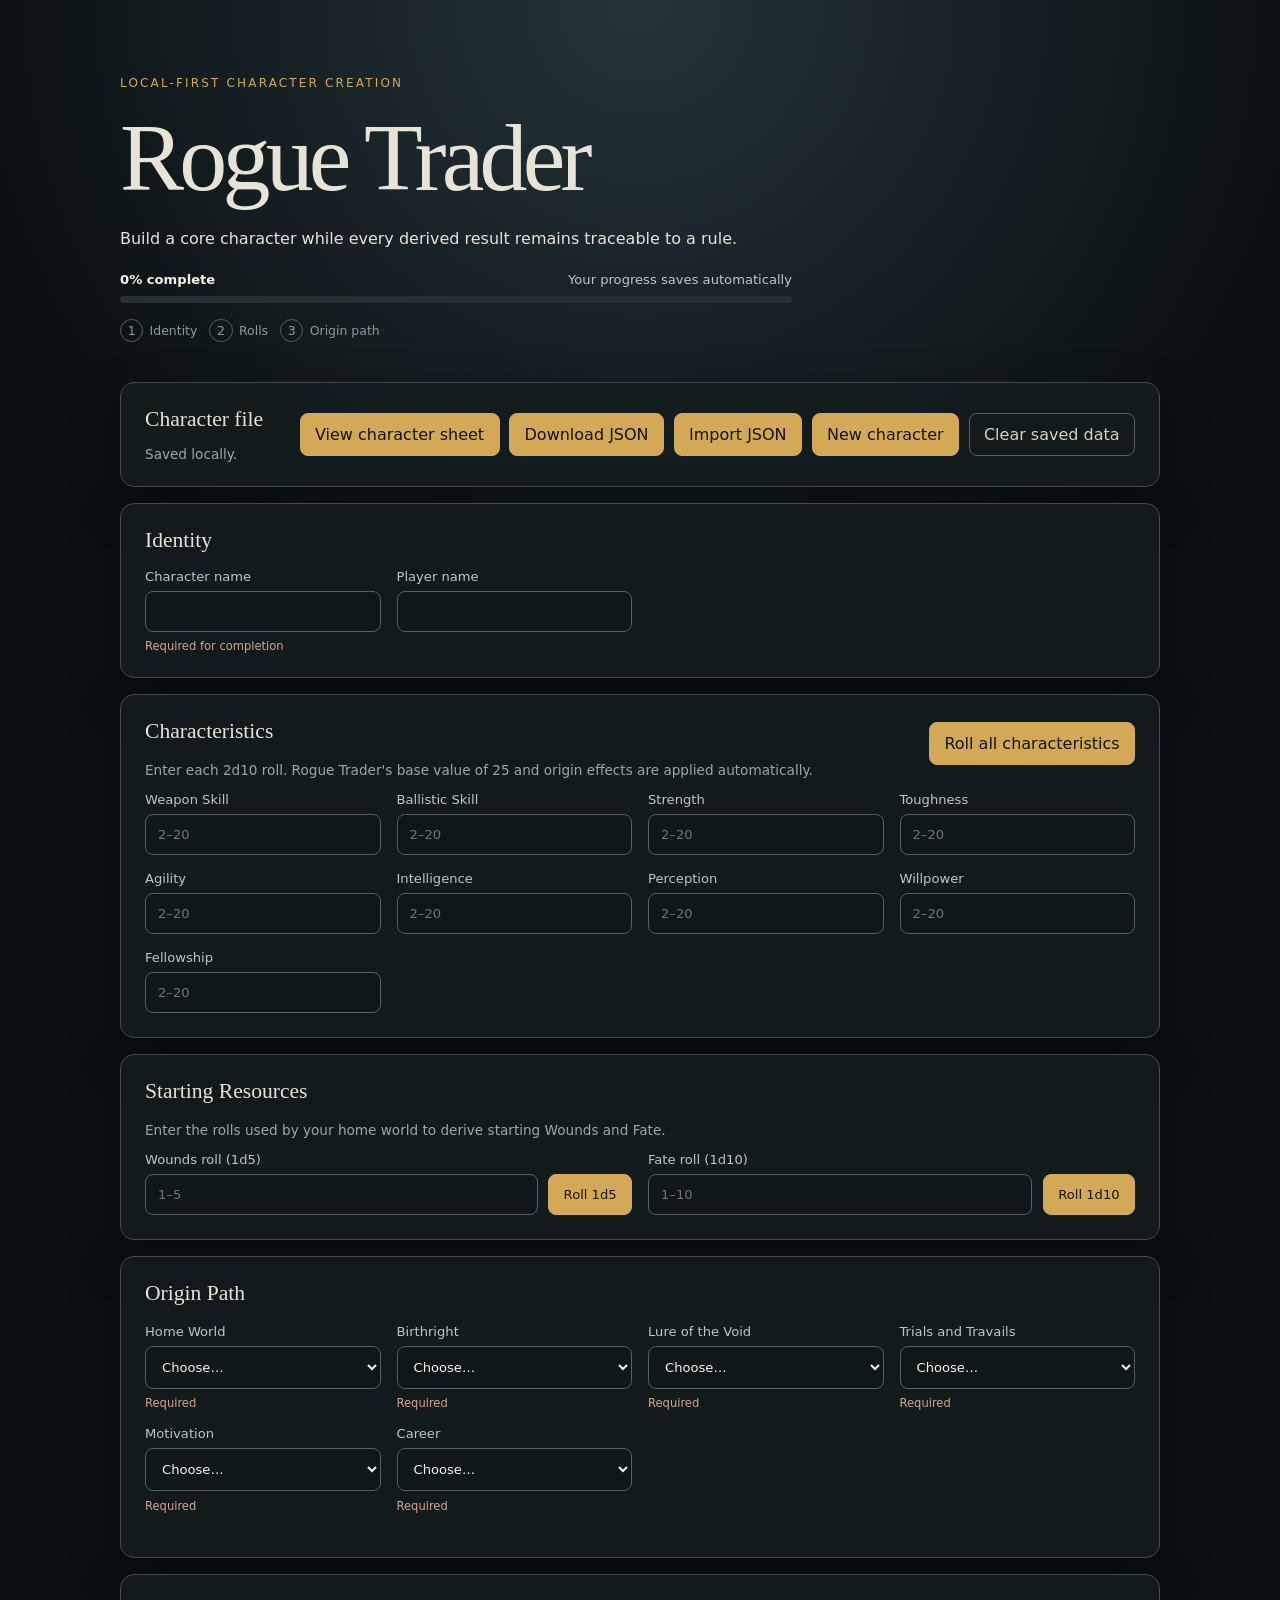
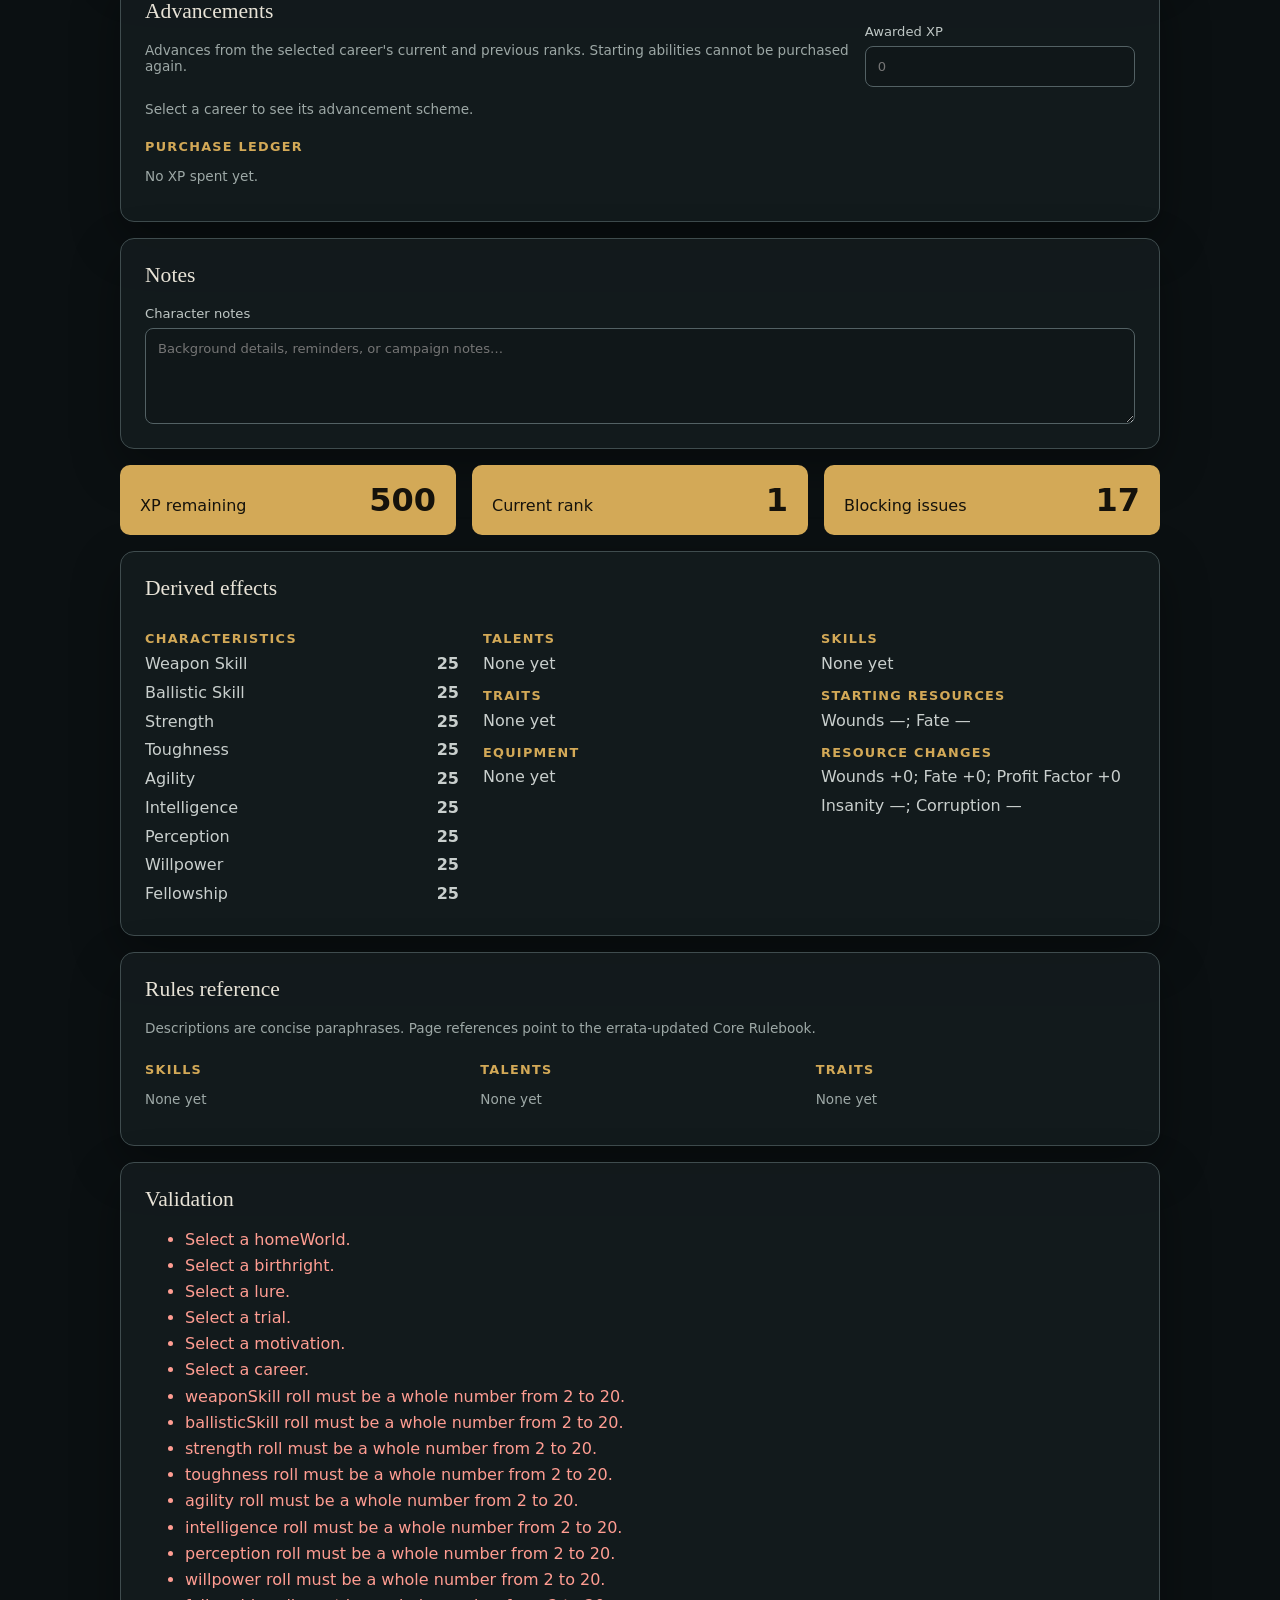
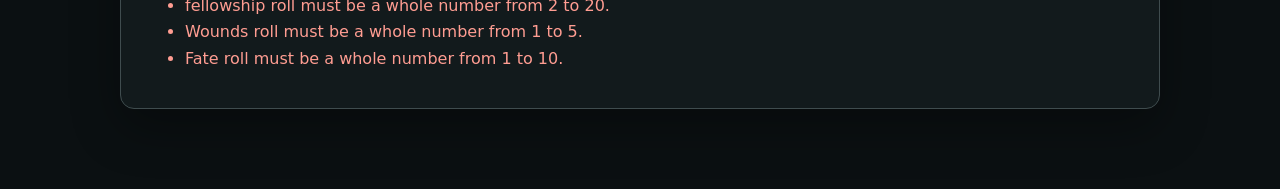
==== rogue-trader/index.html @ d7530d07 "Adding character creator" ====
<!doctype html>
<html lang="en">
  <head><meta charset="UTF-8" /><meta name="viewport" content="width=device-width, initial-scale=1.0" /><title>Rogue Trader Character Builder</title>  <script type="module" crossorigin src="./assets/index-yy4BrWfF.js"></script>
  <link rel="modulepreload" crossorigin href="./assets/vendor-Bb048-hH.js">
  <link rel="modulepreload" crossorigin href="./assets/content-DclUxNFe.js">
  <link rel="modulepreload" crossorigin href="./assets/domain-FKfzP4Pd.js">
  <link rel="modulepreload" crossorigin href="./assets/rules-engine-CR3Doadg.js">
  <link rel="stylesheet" crossorigin href="./assets/index-Li-w3vau.css">
</head>
  <body><div id="root"></div></body>
</html>
---- rogue-trader/assets/index-Li-w3vau.css ----
:root{font-family:Inter,ui-sans-serif,system-ui,sans-serif;color:#e8e3d7;background:#0b1012;font-synthesis:none}*{box-sizing:border-box}body{margin:0;background:radial-gradient(circle at top,#24343a 0,#0b1012 42rem);min-height:100vh}main{width:min(1040px,calc(100% - 2rem));margin:auto;padding:4rem 0}header{max-width:42rem;margin-bottom:2.5rem}h1{margin:.15rem 0;font-family:Georgia,serif;font-size:clamp(3rem,10vw,6rem);font-weight:500;letter-spacing:-.05em}h2{margin-top:0;font:500 1.35rem Georgia,serif}.eyebrow{color:#d3a957;text-transform:uppercase;letter-spacing:.18em;font-size:.75rem}.hint{color:#9da8a6;font-size:.85rem}.panel{padding:1.5rem;margin:1rem 0;border:1px solid #3f4c4e;border-radius:14px;background:#131b1de6;box-shadow:0 18px 50px #0005}.identity,.stat-grid,.path-grid{display:grid;gap:1rem;grid-template-columns:repeat(auto-fit,minmax(190px,1fr))}.identity{align-items:start}.identity h2{grid-column:1 / -1;margin-bottom:0}.identity label{align-content:start}.resource-roll-field{display:grid;gap:.45rem;color:#bfc7c5;font-size:.82rem}.resource-roll-control{display:grid;grid-template-columns:minmax(0,1fr) auto;gap:.65rem}.resource-roll-control button{white-space:nowrap}label{display:grid;gap:.45rem;color:#bfc7c5;font-size:.82rem}input,select,textarea{width:100%;border:1px solid #536164;border-radius:8px;padding:.75rem;color:#f6f2e8;background:#101719;font:inherit}textarea{resize:vertical;min-height:6rem}button{border:1px solid #d3a957;border-radius:8px;padding:.7rem .9rem;color:#15120b;background:#d3a957;font:inherit;cursor:pointer}button:hover{filter:brightness(1.08)}button:disabled{cursor:not-allowed;filter:none;opacity:.45}button.quiet{color:#d8d1c1;background:transparent;border-color:#536164}.persistence{display:flex;align-items:center;justify-content:space-between;gap:1rem}.persistence h2,.persistence p{margin-bottom:0}.actions{display:flex;flex-wrap:wrap;justify-content:flex-end;gap:.6rem}.file-input{position:absolute;width:1px;height:1px;overflow:hidden;opacity:0;pointer-events:none}input:focus,select:focus,textarea:focus{outline:2px solid #d3a957;outline-offset:1px}.workflow{margin-top:1.5rem}.progress-copy{display:flex;justify-content:space-between;gap:1rem;color:#bfc7c5;font-size:.82rem}.progress-copy strong{color:#f6f2e8}.progress-track{height:.45rem;margin:.55rem 0 1rem;overflow:hidden;border-radius:1rem;background:#253033}.progress-track span{display:block;height:100%;border-radius:inherit;background:#d3a957;transition:width .2s ease}.workflow ol{display:flex;gap:.75rem;padding:0;margin:0;list-style:none}.workflow li{display:flex;align-items:center;gap:.4rem;margin:0;color:#8f9b99;font-size:.78rem}.workflow li span{display:grid;place-items:center;width:1.45rem;height:1.45rem;border:1px solid #536164;border-radius:50%}.workflow li.complete{color:#b9dec7}.workflow li.complete span{border-color:#74a987;background:#244333}.field-state{color:#d6a58e;font-size:.72rem}.field-state.complete{color:#8ec9a4}fieldset{margin-top:1rem;border:1px solid #394548;border-radius:10px;padding:1rem}legend{padding:0 .4rem;color:#d3a957;font:500 .95rem Georgia,serif}legend span{margin-left:.35rem;color:#9da8a6;font:.72rem Inter,sans-serif}.group-complete{border-color:#527761}.option-grid{display:flex;flex-wrap:wrap;gap:.75rem}.option{display:flex;grid-template-columns:auto 1fr;align-items:center;padding:.65rem .8rem;border-radius:8px;background:#0e1517}.option.selected{box-shadow:inset 0 0 0 1px #d3a957;background:#211d14}.option input{width:auto}.option-cost{margin-left:.35rem;color:#d3a957;font-size:.68rem;white-space:nowrap}.option-detail{flex:1 1 100%;max-width:28rem;padding:.8rem;border-left:2px solid #d3a957;background:#151a19}.option-search{max-width:28rem;margin-bottom:.9rem}.option-scroll{max-height:19rem;overflow:auto;padding:.2rem;scrollbar-color:#536164 #101719}.empty-options{color:#9da8a6}.choice-details{display:grid;grid-template-columns:repeat(auto-fit,minmax(250px,1fr));gap:.8rem;margin-top:1.25rem}.choice-details article{padding:1rem;border:1px solid #394548;border-radius:10px;background:#0e1517}.choice-details h3{margin:.15rem 0 .6rem;color:#f6f2e8;font:500 1rem Georgia,serif}.choice-details p{margin:.4rem 0;color:#bfc7c5;font-size:.82rem;line-height:1.45}.choice-details .detail-kind{color:#d3a957;font-size:.68rem;letter-spacing:.1em;text-transform:uppercase}.choice-details .mechanical{color:#d9e1df}.choice-details .source{color:#8f9b99;font-size:.72rem}.summary{display:grid;grid-template-columns:repeat(3,1fr);gap:1rem;margin:1rem 0}.summary div{display:flex;align-items:baseline;justify-content:space-between;padding:1rem 1.25rem;background:#d3a957;color:#15120b;border-radius:10px}.summary strong{font-size:2rem}.section-heading,.advance-offers-heading{display:flex;align-items:end;justify-content:space-between;gap:1rem}.section-heading label,.advance-offers-heading label{width:min(18rem,100%)}.advance-filters{display:flex;align-items:end;gap:.65rem}.advance-filters label{width:min(15rem,100%)}.characteristics-heading{align-items:start}.characteristics-heading button{flex:0 0 auto;margin-top:.15rem}.advancement-panel h3{margin:1.4rem 0 .7rem;color:#d3a957;font-size:.8rem;letter-spacing:.1em;text-transform:uppercase}.advance-grid{display:grid;grid-template-columns:repeat(auto-fit,minmax(210px,1fr));gap:.7rem}.advance-grid article,.advance-list article{display:flex;align-items:center;justify-content:space-between;gap:.75rem;padding:.8rem;border:1px solid #394548;border-radius:9px;background:#0e1517}.advance-list article.locked{border-style:dashed;background:#101416;opacity:.72}.advance-grid article div,.advance-list article div{display:grid;gap:.2rem}.advance-grid span,.advance-list small{color:#8f9b99;font-size:.7rem}.advance-grid button,.advance-list button{flex:0 0 auto;padding:.5rem .65rem;font-size:.75rem}.advance-list{display:grid;grid-template-columns:repeat(auto-fit,minmax(270px,1fr));gap:.55rem;max-height:25rem;overflow:auto;padding:.15rem}.advance-kind{color:#d3a957;font-size:.62rem;letter-spacing:.1em;text-transform:uppercase}.advance-list small.unmet{color:#e9a08f}.advance-list small.met{color:#8ec9a4}.purchase-ledger{display:grid;gap:.45rem}.purchase-ledger>div{display:grid;grid-template-columns:1fr auto auto;align-items:center;gap:1rem;padding:.6rem .75rem;border-bottom:1px solid #303b3d;color:#c9cfcd;text-transform:capitalize}.purchase-ledger button{padding:.4rem .6rem;font-size:.72rem}.derived-grid{display:grid;grid-template-columns:repeat(auto-fit,minmax(220px,1fr));gap:1.5rem}.derived-grid h3{margin:.75rem 0 .35rem;color:#d3a957;font-size:.8rem;text-transform:uppercase;letter-spacing:.1em}.derived-grid p{margin:.3rem 0;color:#c9cfcd;line-height:1.5}.derived-grid div:first-child p{display:flex;justify-content:space-between;text-transform:capitalize}.reference-groups{display:grid;grid-template-columns:repeat(auto-fit,minmax(240px,1fr));gap:1rem}.reference-groups>div>h3{color:#d3a957;font-size:.8rem;letter-spacing:.1em;text-transform:uppercase}.rule-reference{margin:.55rem 0;border:1px solid #394548;border-radius:8px;background:#0e1517}.rule-reference summary{padding:.7rem .8rem;color:#e8e3d7;cursor:pointer;font-size:.82rem}.rule-reference p{margin:0;padding:0 .8rem .7rem;color:#bfc7c5;font-size:.78rem;line-height:1.45}.rule-reference .mechanical{color:#d9e1df}.rule-reference .prerequisite{color:#f4cd7c}.rule-reference .source{color:#8f9b99;font-size:.7rem}li{margin:.45rem 0}.error{color:#ff9d92}.warning{color:#f4cd7c}.success{color:#9ed6b4}.character-sheet{width:min(1120px,calc(100% - 2rem))}.sheet-toolbar{display:flex;justify-content:flex-end;gap:.65rem;margin-bottom:1rem}.sheet-header{display:flex;align-items:end;justify-content:space-between;max-width:none;padding:2rem;margin:0 0 1rem;border:1px solid #746541;border-radius:14px;background:linear-gradient(135deg,#1c2729,#111719)}.sheet-header h1{font-size:clamp(2.5rem,8vw,5rem)}.sheet-header p{margin:.35rem 0 0;color:#bfc7c5}.sheet-rank{display:grid;min-width:8rem;text-align:center}.sheet-rank span,.sheet-rank small{color:#aeb8b6;text-transform:uppercase;letter-spacing:.12em;font-size:.65rem}.sheet-rank strong{color:#d3a957;font:500 4rem Georgia,serif;line-height:1}.sheet-section{padding:1.25rem;margin:.75rem 0;border:1px solid #3f4c4e;border-radius:12px;background:#131b1df0;break-inside:avoid}.sheet-section h2{padding-bottom:.45rem;margin-bottom:.8rem;border-bottom:1px solid #3f4c4e;color:#d3a957}.sheet-origin dl{display:grid;grid-template-columns:repeat(3,1fr);gap:.8rem;margin:0}.sheet-origin dl div{display:grid;gap:.2rem}.sheet-origin dt,.sheet-resources span,.sheet-characteristics div>span:first-child{color:#99a4a2;font-size:.68rem;letter-spacing:.08em;text-transform:uppercase}.sheet-origin dd{margin:0;color:#f0ece2}.sheet-characteristics{display:grid;grid-template-columns:repeat(9,1fr);gap:.5rem}.sheet-characteristics div{display:grid;place-items:center;gap:.3rem;min-height:5.2rem;padding:.5rem;border:1px solid #465255;border-radius:8px;text-align:center}.sheet-characteristics strong,.sheet-resources strong{font:500 2rem Georgia,serif}.characteristic-bonus{color:#67c6ca;font:inherit;letter-spacing:inherit;text-transform:none;text-shadow:0 0 12px #67c6ca55}.sheet-resources{display:grid;grid-template-columns:repeat(4,1fr);gap:1rem}.sheet-resources h2{grid-column:1 / -1}.sheet-resources div{display:grid;gap:.25rem}.sheet-columns{display:grid;grid-template-columns:repeat(3,1fr);gap:.75rem;align-items:start}.sheet-columns.two-columns{grid-template-columns:repeat(2,1fr)}.sheet-caption{margin:-.25rem 0 .8rem;color:#99a4a2;font-size:.76rem}.skill-table-wrap{overflow-x:auto}.sheet-skills{break-inside:auto}.sheet-skills table{width:100%;border-collapse:collapse;font-size:.78rem}.sheet-skills th,.sheet-skills td{padding:.48rem .55rem;border-bottom:1px solid #303b3d;text-align:left}.sheet-skills th{color:#99a4a2;font-size:.64rem;letter-spacing:.08em;text-transform:uppercase}.sheet-skills th:last-child,.sheet-skills td:last-child{text-align:right}.sheet-skills tr.trained{background:#20251e}.sheet-skills td small{color:#d3a957;font-size:.62rem;text-transform:uppercase}.skill-groups{margin-top:1rem}.skill-groups>h3{margin:0 0 .55rem;color:#d3a957;font-size:.72rem;letter-spacing:.1em;text-transform:uppercase}.skill-group{margin:.45rem 0;border:1px solid #3f4c4e;border-radius:8px;background:#101719}.skill-group summary{display:flex;align-items:center;justify-content:space-between;gap:1rem;padding:.65rem .75rem;cursor:pointer}.skill-group summary span{font-weight:600}.skill-group summary small{color:#99a4a2;font-size:.68rem}.skill-group[open] summary{border-bottom:1px solid #3f4c4e;color:#d3a957}.skill-group .skill-table-wrap{padding:0 .45rem .35rem}.sheet-abilities{display:grid;gap:.55rem;padding:0;margin:0;list-style:none}.sheet-abilities li{display:grid;gap:.2rem;padding-bottom:.55rem;margin:0;border-bottom:1px solid #303b3d}.sheet-abilities span{color:#aeb8b6;font-size:.72rem;line-height:1.4}.sheet-notes{white-space:pre-wrap}.sheet-validation.has-errors{border-color:#a65c54}.character-sheet footer{padding:1rem 0;color:#7f8b89;font-size:.68rem;text-align:center}.power-summary{display:flex;align-items:baseline;gap:.65rem;margin:1rem 0;color:var(--muted)}.power-summary strong{color:var(--gold);font-size:1.5rem}.power-grid{display:grid;grid-template-columns:repeat(auto-fit,minmax(280px,1fr));gap:.75rem}.power-option,.power-card{border:1px solid var(--line);border-radius:10px;background:#ffffff05;padding:.85rem}.power-option{display:flex;align-items:flex-start;gap:.7rem;cursor:pointer}.power-option.selected,.power-card.selected{border-color:var(--gold);background:#d5ae5912}.power-option.disabled{opacity:.58;cursor:not-allowed}.power-option span{display:grid;gap:.3rem}.power-option small,.power-card small{color:var(--muted);text-transform:capitalize}.power-option em{color:var(--text);font-style:normal;font-size:.9rem;line-height:1.4}.power-card>div:first-child{display:flex;justify-content:space-between;gap:1rem}.power-card p{color:var(--muted);font-size:.9rem;line-height:1.45;min-height:4em}.power-controls{display:grid;grid-template-columns:auto 1fr auto;align-items:center;gap:.5rem;text-align:center}.power-controls button{min-width:2.5rem}.discipline-picker{display:grid;grid-template-columns:repeat(3,minmax(0,1fr));gap:.75rem;margin:1rem 0}.discipline-picker h3{grid-column:1 / -1;margin-bottom:0}.technique-slots{display:grid;gap:.75rem}.technique-slot{display:grid;grid-template-columns:minmax(220px,.75fr) minmax(300px,1.25fr);gap:1rem;align-items:start;border:1px solid var(--line);border-radius:10px;padding:.9rem;background:#ffffff05}.technique-detail{display:grid;gap:.25rem}.technique-detail small{color:var(--muted)}.technique-detail p{margin:.25rem 0;color:var(--text);line-height:1.45}.mutation-panel{margin-top:1.5rem}.mutation-event{margin-top:.75rem;border:1px solid var(--line);border-radius:10px;padding:.9rem;background:#ffffff05}.mutation-event-heading,.mutation-roll,.mutation-result{display:flex;align-items:end;flex-wrap:wrap;gap:.75rem}.mutation-event-heading{align-items:baseline;justify-content:space-between}.mutation-event-heading span,.mutation-description p{color:var(--muted)}.mutation-roll label,.mutation-result>label{max-width:220px}.mutation-roll input,.mutation-result input{min-width:0}.mutation-description{flex:1 1 320px;border-left:2px solid var(--gold);padding-left:.8rem}.mutation-description p{margin:.25rem 0 .6rem;line-height:1.45}.sheet-powers>div+div{margin-top:1.25rem}.sheet-powers .sheet-abilities small{display:block;color:var(--muted);margin-top:.2rem;text-transform:capitalize}@media(max-width:700px){main{padding-top:2rem}.summary{grid-template-columns:1fr}.persistence,.section-heading,.advance-offers-heading,.advance-filters{align-items:stretch;flex-direction:column}.actions{justify-content:flex-start}.purchase-ledger>div{grid-template-columns:1fr auto}.purchase-ledger button{grid-column:1 / -1}.discipline-picker,.technique-slot{grid-template-columns:1fr}}@media(max-width:800px){.sheet-header{align-items:start;flex-direction:column}.sheet-rank{margin-top:1rem;text-align:left}.sheet-origin dl,.sheet-columns,.sheet-columns.two-columns{grid-template-columns:1fr}.sheet-characteristics{grid-template-columns:repeat(3,1fr)}.sheet-resources{grid-template-columns:repeat(2,1fr)}}@media print{@page{size:A4 portrait;margin:11mm}:root{color:#111;background:#fff}body{background:#fff}.no-print{display:none!important}.character-sheet{width:100%;padding:0;color:#111}.sheet-header{padding:0 0 5mm;border:0;border-bottom:2px solid #111;border-radius:0;background:none}.sheet-header h1{color:#111;font-size:28pt}.sheet-header p,.sheet-rank span,.sheet-rank small{color:#444}.sheet-rank strong{color:#111}.sheet-section{padding:3mm;margin:3mm 0;border:1px solid #999;border-radius:0;background:#fff;box-shadow:none}.sheet-section h2{color:#111;border-color:#aaa;font-size:12pt}.sheet-origin dt,.sheet-resources span,.sheet-characteristics div>span:first-child,.sheet-abilities span{color:#444}.sheet-origin dd{color:#111}.sheet-characteristics{gap:2mm}.sheet-characteristics div{min-height:15mm;padding:2mm;border-color:#999}.sheet-characteristics strong,.sheet-resources strong{font-size:18pt}.characteristic-bonus{color:#12666a;text-shadow:none}.sheet-columns{gap:3mm}.sheet-skills table{font-size:7.5pt}.sheet-skills thead{display:table-header-group}.sheet-skills tr{break-inside:avoid}.sheet-skills th,.sheet-skills td{padding:1.2mm 1.5mm;border-color:#ccc}.sheet-skills tr.trained{background:#eee}.skill-group{border-color:#999;background:#fff;break-inside:auto}.skill-group summary{padding:2mm;border-bottom:1px solid #999;color:#111}.skill-group>.skill-table-wrap{display:block!important}.sheet-abilities li{border-color:#ccc}.sheet-validation .error{color:#7b1710}.sheet-validation .warning{color:#6b4d00}.character-sheet footer{color:#555}}
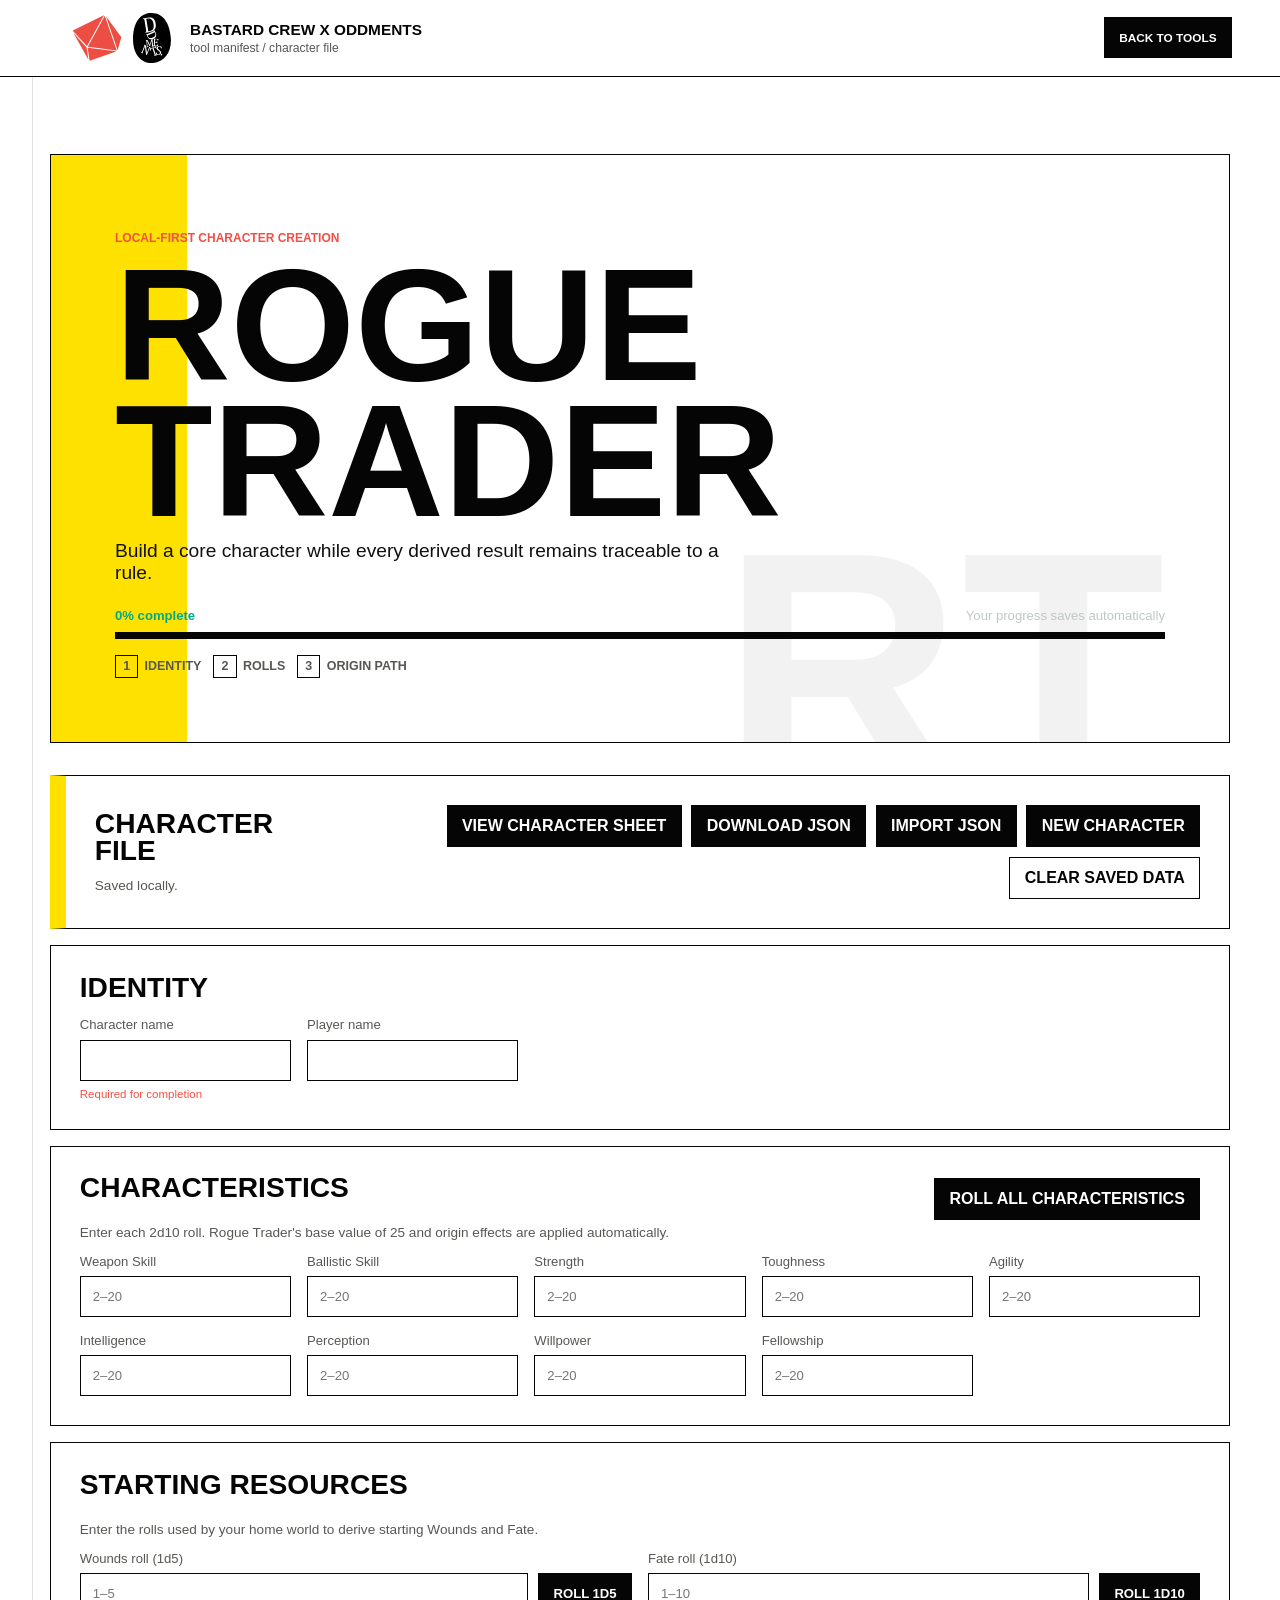
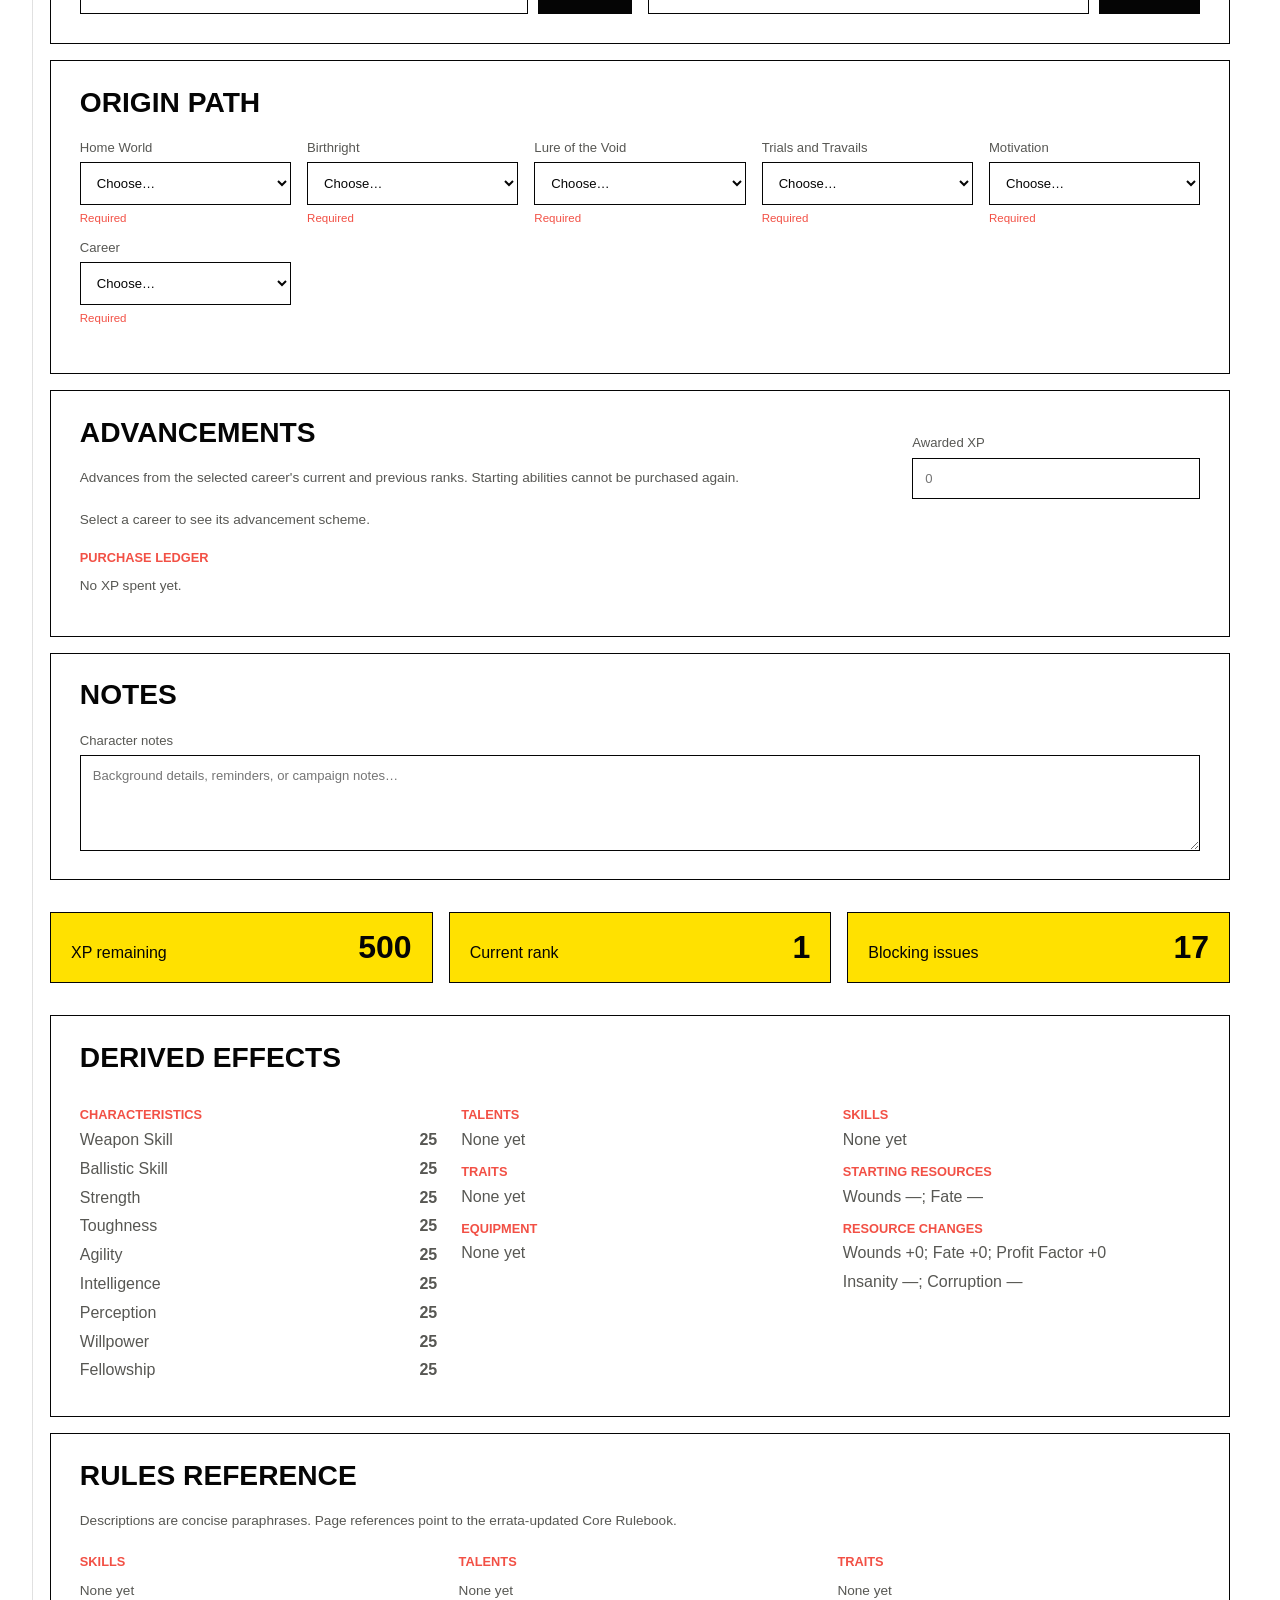
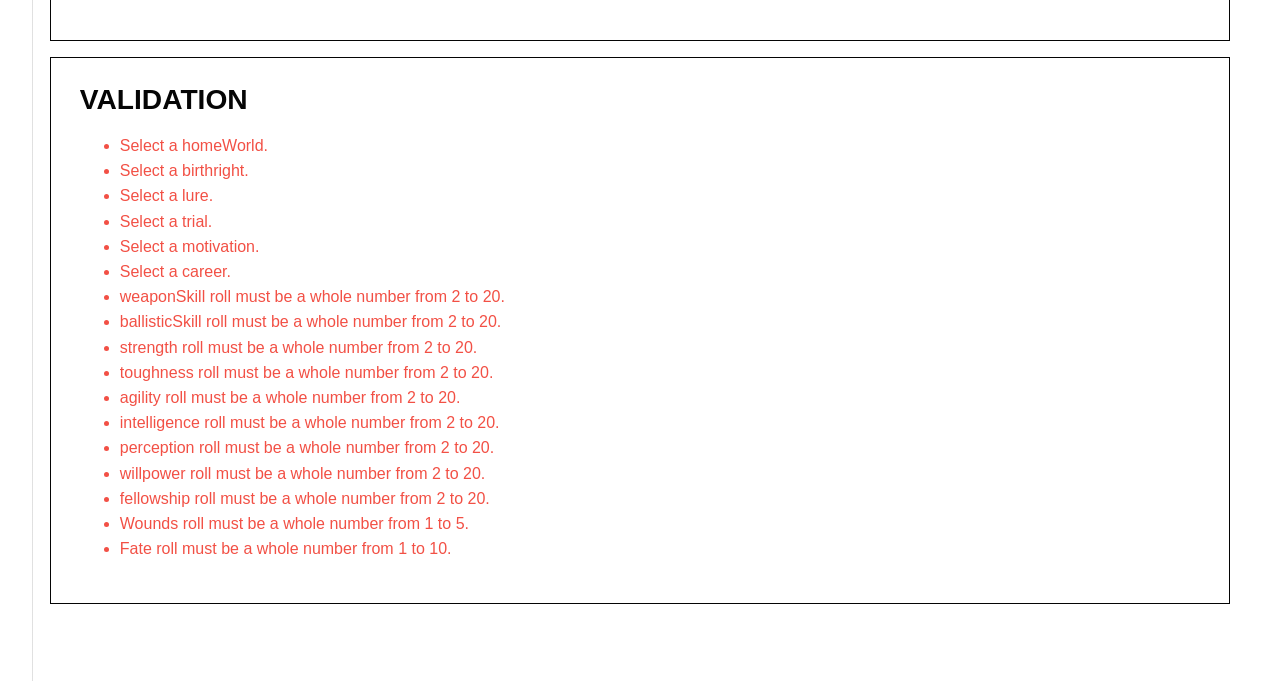
==== commit 1e600501: "Amend styling" ====
--- a/rogue-trader/index.html
+++ b/rogue-trader/index.html
@@ -1,11 +1,11 @@
 <!doctype html>
 <html lang="en">
-  <head><meta charset="UTF-8" /><meta name="viewport" content="width=device-width, initial-scale=1.0" /><title>Rogue Trader Character Builder</title>  <script type="module" crossorigin src="./assets/index-yy4BrWfF.js"></script>
+  <head><meta charset="UTF-8" /><meta name="viewport" content="width=device-width, initial-scale=1.0" /><title>Rogue Trader Character Builder</title>  <script type="module" crossorigin src="./assets/index-Ct2bTf9Z.js"></script>
   <link rel="modulepreload" crossorigin href="./assets/vendor-Bb048-hH.js">
   <link rel="modulepreload" crossorigin href="./assets/content-DclUxNFe.js">
   <link rel="modulepreload" crossorigin href="./assets/domain-FKfzP4Pd.js">
   <link rel="modulepreload" crossorigin href="./assets/rules-engine-CR3Doadg.js">
-  <link rel="stylesheet" crossorigin href="./assets/index-Li-w3vau.css">
+  <link rel="stylesheet" crossorigin href="./assets/index-5uzAuMgB.css">
 </head>
   <body><div id="root"></div></body>
 </html>
--- a/rogue-trader/assets/index-5uzAuMgB.css
+++ b/rogue-trader/assets/index-5uzAuMgB.css
@@ -0,0 +1 @@
+:root{font-family:Inter,ui-sans-serif,system-ui,sans-serif;color:#e8e3d7;background:#0b1012;font-synthesis:none}*{box-sizing:border-box}body{margin:0;background:radial-gradient(circle at top,#24343a 0,#0b1012 42rem);min-height:100vh}main{width:min(1040px,calc(100% - 2rem));margin:auto;padding:4rem 0}header{max-width:42rem;margin-bottom:2.5rem}h1{margin:.15rem 0;font-family:Georgia,serif;font-size:clamp(3rem,10vw,6rem);font-weight:500;letter-spacing:-.05em}h2{margin-top:0;font:500 1.35rem Georgia,serif}.eyebrow{color:#d3a957;text-transform:uppercase;letter-spacing:.18em;font-size:.75rem}.hint{color:#9da8a6;font-size:.85rem}.panel{padding:1.5rem;margin:1rem 0;border:1px solid #3f4c4e;border-radius:14px;background:#131b1de6;box-shadow:0 18px 50px #0005}.identity,.stat-grid,.path-grid{display:grid;gap:1rem;grid-template-columns:repeat(auto-fit,minmax(190px,1fr))}.identity{align-items:start}.identity h2{grid-column:1 / -1;margin-bottom:0}.identity label{align-content:start}.resource-roll-field{display:grid;gap:.45rem;color:#bfc7c5;font-size:.82rem}.resource-roll-control{display:grid;grid-template-columns:minmax(0,1fr) auto;gap:.65rem}.resource-roll-control button{white-space:nowrap}label{display:grid;gap:.45rem;color:#bfc7c5;font-size:.82rem}input,select,textarea{width:100%;border:1px solid #536164;border-radius:8px;padding:.75rem;color:#f6f2e8;background:#101719;font:inherit}textarea{resize:vertical;min-height:6rem}button{border:1px solid #d3a957;border-radius:8px;padding:.7rem .9rem;color:#15120b;background:#d3a957;font:inherit;cursor:pointer}button:hover{filter:brightness(1.08)}button:disabled{cursor:not-allowed;filter:none;opacity:.45}button.quiet{color:#d8d1c1;background:transparent;border-color:#536164}.persistence{display:flex;align-items:center;justify-content:space-between;gap:1rem}.persistence h2,.persistence p{margin-bottom:0}.actions{display:flex;flex-wrap:wrap;justify-content:flex-end;gap:.6rem}.file-input{position:absolute;width:1px;height:1px;overflow:hidden;opacity:0;pointer-events:none}input:focus,select:focus,textarea:focus{outline:2px solid #d3a957;outline-offset:1px}.workflow{margin-top:1.5rem}.progress-copy{display:flex;justify-content:space-between;gap:1rem;color:#bfc7c5;font-size:.82rem}.progress-copy strong{color:#f6f2e8}.progress-track{height:.45rem;margin:.55rem 0 1rem;overflow:hidden;border-radius:1rem;background:#253033}.progress-track span{display:block;height:100%;border-radius:inherit;background:#d3a957;transition:width .2s ease}.workflow ol{display:flex;gap:.75rem;padding:0;margin:0;list-style:none}.workflow li{display:flex;align-items:center;gap:.4rem;margin:0;color:#8f9b99;font-size:.78rem}.workflow li span{display:grid;place-items:center;width:1.45rem;height:1.45rem;border:1px solid #536164;border-radius:50%}.workflow li.complete{color:#b9dec7}.workflow li.complete span{border-color:#74a987;background:#244333}.field-state{color:#d6a58e;font-size:.72rem}.field-state.complete{color:#8ec9a4}fieldset{margin-top:1rem;border:1px solid #394548;border-radius:10px;padding:1rem}legend{padding:0 .4rem;color:#d3a957;font:500 .95rem Georgia,serif}legend span{margin-left:.35rem;color:#9da8a6;font:.72rem Inter,sans-serif}.group-complete{border-color:#527761}.option-grid{display:flex;flex-wrap:wrap;gap:.75rem}.option{display:flex;grid-template-columns:auto 1fr;align-items:center;padding:.65rem .8rem;border-radius:8px;background:#0e1517}.option.selected{box-shadow:inset 0 0 0 1px #d3a957;background:#211d14}.option input{width:auto}.option-cost{margin-left:.35rem;color:#d3a957;font-size:.68rem;white-space:nowrap}.option-detail{flex:1 1 100%;max-width:28rem;padding:.8rem;border-left:2px solid #d3a957;background:#151a19}.option-search{max-width:28rem;margin-bottom:.9rem}.option-scroll{max-height:19rem;overflow:auto;padding:.2rem;scrollbar-color:#536164 #101719}.empty-options{color:#9da8a6}.choice-details{display:grid;grid-template-columns:repeat(auto-fit,minmax(250px,1fr));gap:.8rem;margin-top:1.25rem}.choice-details article{padding:1rem;border:1px solid #394548;border-radius:10px;background:#0e1517}.choice-details h3{margin:.15rem 0 .6rem;color:#f6f2e8;font:500 1rem Georgia,serif}.choice-details p{margin:.4rem 0;color:#bfc7c5;font-size:.82rem;line-height:1.45}.choice-details .detail-kind{color:#d3a957;font-size:.68rem;letter-spacing:.1em;text-transform:uppercase}.choice-details .mechanical{color:#d9e1df}.choice-details .source{color:#8f9b99;font-size:.72rem}.summary{display:grid;grid-template-columns:repeat(3,1fr);gap:1rem;margin:1rem 0}.summary div{display:flex;align-items:baseline;justify-content:space-between;padding:1rem 1.25rem;background:#d3a957;color:#15120b;border-radius:10px}.summary strong{font-size:2rem}.section-heading,.advance-offers-heading{display:flex;align-items:end;justify-content:space-between;gap:1rem}.section-heading label,.advance-offers-heading label{width:min(18rem,100%)}.advance-filters{display:flex;align-items:end;gap:.65rem}.advance-filters label{width:min(15rem,100%)}.characteristics-heading{align-items:start}.characteristics-heading button{flex:0 0 auto;margin-top:.15rem}.advancement-panel h3{margin:1.4rem 0 .7rem;color:#d3a957;font-size:.8rem;letter-spacing:.1em;text-transform:uppercase}.advance-grid{display:grid;grid-template-columns:repeat(auto-fit,minmax(210px,1fr));gap:.7rem}.advance-grid article,.advance-list article{display:flex;align-items:center;justify-content:space-between;gap:.75rem;padding:.8rem;border:1px solid #394548;border-radius:9px;background:#0e1517}.advance-list article.locked{border-style:dashed;background:#101416;opacity:.72}.advance-grid article div,.advance-list article div{display:grid;gap:.2rem}.advance-grid span,.advance-list small{color:#8f9b99;font-size:.7rem}.advance-grid button,.advance-list button{flex:0 0 auto;padding:.5rem .65rem;font-size:.75rem}.advance-list{display:grid;grid-template-columns:repeat(auto-fit,minmax(270px,1fr));gap:.55rem;max-height:25rem;overflow:auto;padding:.15rem}.advance-kind{color:#d3a957;font-size:.62rem;letter-spacing:.1em;text-transform:uppercase}.advance-list small.unmet{color:#e9a08f}.advance-list small.met{color:#8ec9a4}.purchase-ledger{display:grid;gap:.45rem}.purchase-ledger>div{display:grid;grid-template-columns:1fr auto auto;align-items:center;gap:1rem;padding:.6rem .75rem;border-bottom:1px solid #303b3d;color:#c9cfcd;text-transform:capitalize}.purchase-ledger button{padding:.4rem .6rem;font-size:.72rem}.derived-grid{display:grid;grid-template-columns:repeat(auto-fit,minmax(220px,1fr));gap:1.5rem}.derived-grid h3{margin:.75rem 0 .35rem;color:#d3a957;font-size:.8rem;text-transform:uppercase;letter-spacing:.1em}.derived-grid p{margin:.3rem 0;color:#c9cfcd;line-height:1.5}.derived-grid div:first-child p{display:flex;justify-content:space-between;text-transform:capitalize}.reference-groups{display:grid;grid-template-columns:repeat(auto-fit,minmax(240px,1fr));gap:1rem}.reference-groups>div>h3{color:#d3a957;font-size:.8rem;letter-spacing:.1em;text-transform:uppercase}.rule-reference{margin:.55rem 0;border:1px solid #394548;border-radius:8px;background:#0e1517}.rule-reference summary{padding:.7rem .8rem;color:#e8e3d7;cursor:pointer;font-size:.82rem}.rule-reference p{margin:0;padding:0 .8rem .7rem;color:#bfc7c5;font-size:.78rem;line-height:1.45}.rule-reference .mechanical{color:#d9e1df}.rule-reference .prerequisite{color:#f4cd7c}.rule-reference .source{color:#8f9b99;font-size:.7rem}li{margin:.45rem 0}.error{color:#ff9d92}.warning{color:#f4cd7c}.success{color:#9ed6b4}.character-sheet{width:min(1120px,calc(100% - 2rem))}.sheet-toolbar{display:flex;justify-content:flex-end;gap:.65rem;margin-bottom:1rem}.sheet-header{display:flex;align-items:end;justify-content:space-between;max-width:none;padding:2rem;margin:0 0 1rem;border:1px solid #746541;border-radius:14px;background:linear-gradient(135deg,#1c2729,#111719)}.sheet-header h1{font-size:clamp(2.5rem,8vw,5rem)}.sheet-header p{margin:.35rem 0 0;color:#bfc7c5}.sheet-rank{display:grid;min-width:8rem;text-align:center}.sheet-rank span,.sheet-rank small{color:#aeb8b6;text-transform:uppercase;letter-spacing:.12em;font-size:.65rem}.sheet-rank strong{color:#d3a957;font:500 4rem Georgia,serif;line-height:1}.sheet-section{padding:1.25rem;margin:.75rem 0;border:1px solid #3f4c4e;border-radius:12px;background:#131b1df0;break-inside:avoid}.sheet-section h2{padding-bottom:.45rem;margin-bottom:.8rem;border-bottom:1px solid #3f4c4e;color:#d3a957}.sheet-origin dl{display:grid;grid-template-columns:repeat(3,1fr);gap:.8rem;margin:0}.sheet-origin dl div{display:grid;gap:.2rem}.sheet-origin dt,.sheet-resources span,.sheet-characteristics div>span:first-child{color:#99a4a2;font-size:.68rem;letter-spacing:.08em;text-transform:uppercase}.sheet-origin dd{margin:0;color:#f0ece2}.sheet-characteristics{display:grid;grid-template-columns:repeat(9,1fr);gap:.5rem}.sheet-characteristics div{display:grid;place-items:center;gap:.3rem;min-height:5.2rem;padding:.5rem;border:1px solid #465255;border-radius:8px;text-align:center}.sheet-characteristics strong,.sheet-resources strong{font:500 2rem Georgia,serif}.characteristic-bonus{color:#67c6ca;font:inherit;letter-spacing:inherit;text-transform:none;text-shadow:0 0 12px #67c6ca55}.sheet-resources{display:grid;grid-template-columns:repeat(4,1fr);gap:1rem}.sheet-resources h2{grid-column:1 / -1}.sheet-resources div{display:grid;gap:.25rem}.sheet-columns{display:grid;grid-template-columns:repeat(3,1fr);gap:.75rem;align-items:start}.sheet-columns.two-columns{grid-template-columns:repeat(2,1fr)}.sheet-caption{margin:-.25rem 0 .8rem;color:#99a4a2;font-size:.76rem}.skill-table-wrap{overflow-x:auto}.sheet-skills{break-inside:auto}.sheet-skills table{width:100%;border-collapse:collapse;font-size:.78rem}.sheet-skills th,.sheet-skills td{padding:.48rem .55rem;border-bottom:1px solid #303b3d;text-align:left}.sheet-skills th{color:#99a4a2;font-size:.64rem;letter-spacing:.08em;text-transform:uppercase}.sheet-skills th:last-child,.sheet-skills td:last-child{text-align:right}.sheet-skills tr.trained{background:#20251e}.sheet-skills td small{color:#d3a957;font-size:.62rem;text-transform:uppercase}.skill-groups{margin-top:1rem}.skill-groups>h3{margin:0 0 .55rem;color:#d3a957;font-size:.72rem;letter-spacing:.1em;text-transform:uppercase}.skill-group{margin:.45rem 0;border:1px solid #3f4c4e;border-radius:8px;background:#101719}.skill-group summary{display:flex;align-items:center;justify-content:space-between;gap:1rem;padding:.65rem .75rem;cursor:pointer}.skill-group summary span{font-weight:600}.skill-group summary small{color:#99a4a2;font-size:.68rem}.skill-group[open] summary{border-bottom:1px solid #3f4c4e;color:#d3a957}.skill-group .skill-table-wrap{padding:0 .45rem .35rem}.sheet-abilities{display:grid;gap:.55rem;padding:0;margin:0;list-style:none}.sheet-abilities li{display:grid;gap:.2rem;padding-bottom:.55rem;margin:0;border-bottom:1px solid #303b3d}.sheet-abilities span{color:#aeb8b6;font-size:.72rem;line-height:1.4}.sheet-notes{white-space:pre-wrap}.sheet-validation.has-errors{border-color:#a65c54}.character-sheet footer{padding:1rem 0;color:#7f8b89;font-size:.68rem;text-align:center}.power-summary{display:flex;align-items:baseline;gap:.65rem;margin:1rem 0;color:var(--muted)}.power-summary strong{color:var(--gold);font-size:1.5rem}.power-grid{display:grid;grid-template-columns:repeat(auto-fit,minmax(280px,1fr));gap:.75rem}.power-option,.power-card{border:1px solid var(--line);border-radius:10px;background:#ffffff05;padding:.85rem}.power-option{display:flex;align-items:flex-start;gap:.7rem;cursor:pointer}.power-option.selected,.power-card.selected{border-color:var(--gold);background:#d5ae5912}.power-option.disabled{opacity:.58;cursor:not-allowed}.power-option span{display:grid;gap:.3rem}.power-option small,.power-card small{color:var(--muted);text-transform:capitalize}.power-option em{color:var(--text);font-style:normal;font-size:.9rem;line-height:1.4}.power-card>div:first-child{display:flex;justify-content:space-between;gap:1rem}.power-card p{color:var(--muted);font-size:.9rem;line-height:1.45;min-height:4em}.power-controls{display:grid;grid-template-columns:auto 1fr auto;align-items:center;gap:.5rem;text-align:center}.power-controls button{min-width:2.5rem}.discipline-picker{display:grid;grid-template-columns:repeat(3,minmax(0,1fr));gap:.75rem;margin:1rem 0}.discipline-picker h3{grid-column:1 / -1;margin-bottom:0}.technique-slots{display:grid;gap:.75rem}.technique-slot{display:grid;grid-template-columns:minmax(220px,.75fr) minmax(300px,1.25fr);gap:1rem;align-items:start;border:1px solid var(--line);border-radius:10px;padding:.9rem;background:#ffffff05}.technique-detail{display:grid;gap:.25rem}.technique-detail small{color:var(--muted)}.technique-detail p{margin:.25rem 0;color:var(--text);line-height:1.45}.mutation-panel{margin-top:1.5rem}.mutation-event{margin-top:.75rem;border:1px solid var(--line);border-radius:10px;padding:.9rem;background:#ffffff05}.mutation-event-heading,.mutation-roll,.mutation-result{display:flex;align-items:end;flex-wrap:wrap;gap:.75rem}.mutation-event-heading{align-items:baseline;justify-content:space-between}.mutation-event-heading span,.mutation-description p{color:var(--muted)}.mutation-roll label,.mutation-result>label{max-width:220px}.mutation-roll input,.mutation-result input{min-width:0}.mutation-description{flex:1 1 320px;border-left:2px solid var(--gold);padding-left:.8rem}.mutation-description p{margin:.25rem 0 .6rem;line-height:1.45}.sheet-powers>div+div{margin-top:1.25rem}.sheet-powers .sheet-abilities small{display:block;color:var(--muted);margin-top:.2rem;text-transform:capitalize}@media(max-width:700px){main{padding-top:2rem}.summary{grid-template-columns:1fr}.persistence,.section-heading,.advance-offers-heading,.advance-filters{align-items:stretch;flex-direction:column}.actions{justify-content:flex-start}.purchase-ledger>div{grid-template-columns:1fr auto}.purchase-ledger button{grid-column:1 / -1}.discipline-picker,.technique-slot{grid-template-columns:1fr}}@media(max-width:800px){.sheet-header{align-items:start;flex-direction:column}.sheet-rank{margin-top:1rem;text-align:left}.sheet-origin dl,.sheet-columns,.sheet-columns.two-columns{grid-template-columns:1fr}.sheet-characteristics{grid-template-columns:repeat(3,1fr)}.sheet-resources{grid-template-columns:repeat(2,1fr)}}:root{--black: #050505;--ink: #111111;--muted: #575753;--line: #050505;--paper: #ffffff;--yellow: #ffe100;--red: #f25045;--blue: #0057d9;--green: #00a987;--gold: var(--yellow);--text: var(--ink);font-family:Arial Narrow,Arial,Helvetica Neue,Helvetica,sans-serif;color:var(--ink);background:var(--paper)}body{background:linear-gradient(90deg,transparent 0 2rem,rgba(5,5,5,.12) 2rem 2.08rem,transparent 2.08rem),var(--paper);color:var(--ink)}.site-strip{position:sticky;top:0;z-index:20;display:flex;align-items:center;justify-content:space-between;gap:1rem;min-height:4.8rem;padding:0 clamp(1rem,4vw,3rem) 0 clamp(3rem,6vw,4.5rem);border-bottom:1px solid var(--black);background:#fffffff5}.site-mark{display:inline-grid;grid-template-columns:auto auto minmax(0,1fr);align-items:center;gap:.34rem;color:var(--black);text-decoration:none}.site-mark img{display:block;width:3.1rem;height:3.1rem;object-fit:contain;background:var(--paper)}.site-mark span{display:grid;gap:.1rem;margin-left:.5rem}.site-mark strong,.site-return,button{font-weight:900;letter-spacing:0;text-transform:uppercase}.site-mark strong{font-size:.96rem}.site-mark small{color:var(--muted);font-size:.76rem}.site-return{padding:.78rem .9rem;border:1px solid var(--black);background:var(--black);color:var(--paper);font-size:.74rem;text-decoration:none}main,.character-sheet{width:min(1180px,calc(100% - 4rem))}.creator-shell{display:grid;gap:1rem;padding:clamp(3rem,6vw,5rem) 0}.creator-hero{position:relative;max-width:none;min-height:24rem;margin:0 0 1rem;padding:clamp(2rem,5vw,4rem);border:1px solid var(--black);background:linear-gradient(90deg,var(--yellow) 0 8.5rem,transparent 8.5rem),var(--paper);overflow:hidden}.creator-hero:after{content:"RT";position:absolute;right:clamp(1rem,5vw,4rem);bottom:-.18em;color:#0505050d;font-size:clamp(8rem,26vw,23rem);font-weight:900;line-height:.8}.creator-hero>*{position:relative;z-index:1}h1{max-width:9ch;margin:.2rem 0 .7rem;color:var(--black);font-family:Arial Narrow,Arial,Helvetica Neue,Helvetica,sans-serif;font-size:clamp(4rem,13vw,10rem);font-weight:900;line-height:.85;letter-spacing:0;text-transform:uppercase}.creator-hero>p:not(.eyebrow){max-width:38rem;margin:0;color:var(--ink);font-size:clamp(1.05rem,1.5vw,1.25rem)}h2{color:var(--black);font-family:Arial Narrow,Arial,Helvetica Neue,Helvetica,sans-serif;font-size:clamp(1.35rem,2.2vw,2.15rem);font-weight:900;line-height:.95;text-transform:uppercase}h3,.choice-details h3{color:var(--black);font-family:Arial Narrow,Arial,Helvetica Neue,Helvetica,sans-serif;font-weight:900;text-transform:uppercase}.eyebrow,.advance-kind,.choice-details .detail-kind,.advancement-panel h3,.derived-grid h3,.reference-groups>div>h3,legend{color:var(--red);font-family:Arial Narrow,Arial,Helvetica Neue,Helvetica,sans-serif;font-weight:900;letter-spacing:0;text-transform:uppercase}.panel,fieldset,.choice-details article,.advance-grid article,.advance-list article,.rule-reference,.sheet-section,.skill-group,.power-option,.power-card,.technique-slot,.mutation-event{border:1px solid var(--black);border-radius:0;background:var(--paper);box-shadow:none}.panel{padding:clamp(1rem,2.5vw,1.8rem);margin:0}.persistence{border-left:1rem solid var(--yellow)}.hint,label,.choice-details p,.derived-grid p,.rule-reference p,.power-card p,.mutation-event-heading span,.mutation-description p{color:var(--muted)}input,select,textarea{border:1px solid var(--black);border-radius:0;background:var(--paper);color:var(--black)}input:focus,select:focus,textarea:focus{outline:3px solid var(--yellow);outline-offset:0}button{border:1px solid var(--black);border-radius:0;background:var(--black);color:var(--paper)}button:hover,.site-return:hover{filter:none;background:var(--yellow);color:var(--black)}button.quiet{background:var(--paper);color:var(--black);border-color:var(--black)}.progress-track{border-radius:0;background:var(--black)}.progress-track span{border-radius:0;background:var(--yellow)}.workflow li{color:var(--muted);font-weight:900;text-transform:uppercase}.workflow li span{border-radius:0;border-color:var(--black)}.workflow li.complete{color:var(--black)}.workflow li.complete span,.summary div{border:1px solid var(--black);border-radius:0;background:var(--yellow);color:var(--black)}.option,.choice-details article,.advance-grid article,.advance-list article,.rule-reference,.power-option,.power-card,.technique-slot,.mutation-event{background:var(--paper)}.option{border:1px solid rgba(5,5,5,.28);border-radius:0}.option.selected,.power-option.selected,.power-card.selected{border-color:var(--black);background:var(--yellow);color:var(--black);box-shadow:none}.option-cost,.field-state.complete,.success,.met,.workflow .progress-copy strong{color:var(--green)}.field-state,.error,.advance-list small.unmet{color:var(--red)}.warning,.rule-reference .prerequisite{color:#9a7600}.source,.choice-details .source,.rule-reference .source,.advance-grid span,.advance-list small{color:var(--muted)}.purchase-ledger>div,.sheet-skills th,.sheet-skills td,.sheet-abilities li{border-bottom-color:#0505052e}.sheet-header{border:1px solid var(--black);border-radius:0;background:var(--paper)}.sheet-header h1,.sheet-origin dd,.sheet-rank strong,.sheet-characteristics strong,.sheet-resources strong,.rule-reference summary{color:var(--black)}.sheet-section h2{border-bottom-color:var(--black);color:var(--black)}.characteristic-bonus{color:var(--red);text-shadow:none}@media(max-width:700px){body{background:var(--paper)}.site-strip{align-items:flex-start;flex-direction:column;padding:1rem}.site-mark{grid-template-columns:auto auto minmax(0,1fr)}main,.character-sheet{width:min(100% - 1rem,1180px)}.creator-hero{min-height:auto;padding:1rem;background:linear-gradient(90deg,var(--yellow) 0 2rem,transparent 2rem),var(--paper)}.creator-hero:after{display:none}h1{font-size:clamp(3.25rem,18vw,5rem)}}@media print{@page{size:A4 portrait;margin:11mm}:root{color:#111;background:#fff}body{background:#fff}.no-print{display:none!important}.character-sheet{width:100%;padding:0;color:#111}.sheet-header{padding:0 0 5mm;border:0;border-bottom:2px solid #111;border-radius:0;background:none}.sheet-header h1{color:#111;font-size:28pt}.sheet-header p,.sheet-rank span,.sheet-rank small{color:#444}.sheet-rank strong{color:#111}.sheet-section{padding:3mm;margin:3mm 0;border:1px solid #999;border-radius:0;background:#fff;box-shadow:none}.sheet-section h2{color:#111;border-color:#aaa;font-size:12pt}.sheet-origin dt,.sheet-resources span,.sheet-characteristics div>span:first-child,.sheet-abilities span{color:#444}.sheet-origin dd{color:#111}.sheet-characteristics{gap:2mm}.sheet-characteristics div{min-height:15mm;padding:2mm;border-color:#999}.sheet-characteristics strong,.sheet-resources strong{font-size:18pt}.characteristic-bonus{color:#12666a;text-shadow:none}.sheet-columns{gap:3mm}.sheet-skills table{font-size:7.5pt}.sheet-skills thead{display:table-header-group}.sheet-skills tr{break-inside:avoid}.sheet-skills th,.sheet-skills td{padding:1.2mm 1.5mm;border-color:#ccc}.sheet-skills tr.trained{background:#eee}.skill-group{border-color:#999;background:#fff;break-inside:auto}.skill-group summary{padding:2mm;border-bottom:1px solid #999;color:#111}.skill-group>.skill-table-wrap{display:block!important}.sheet-abilities li{border-color:#ccc}.sheet-validation .error{color:#7b1710}.sheet-validation .warning{color:#6b4d00}.character-sheet footer{color:#555}}
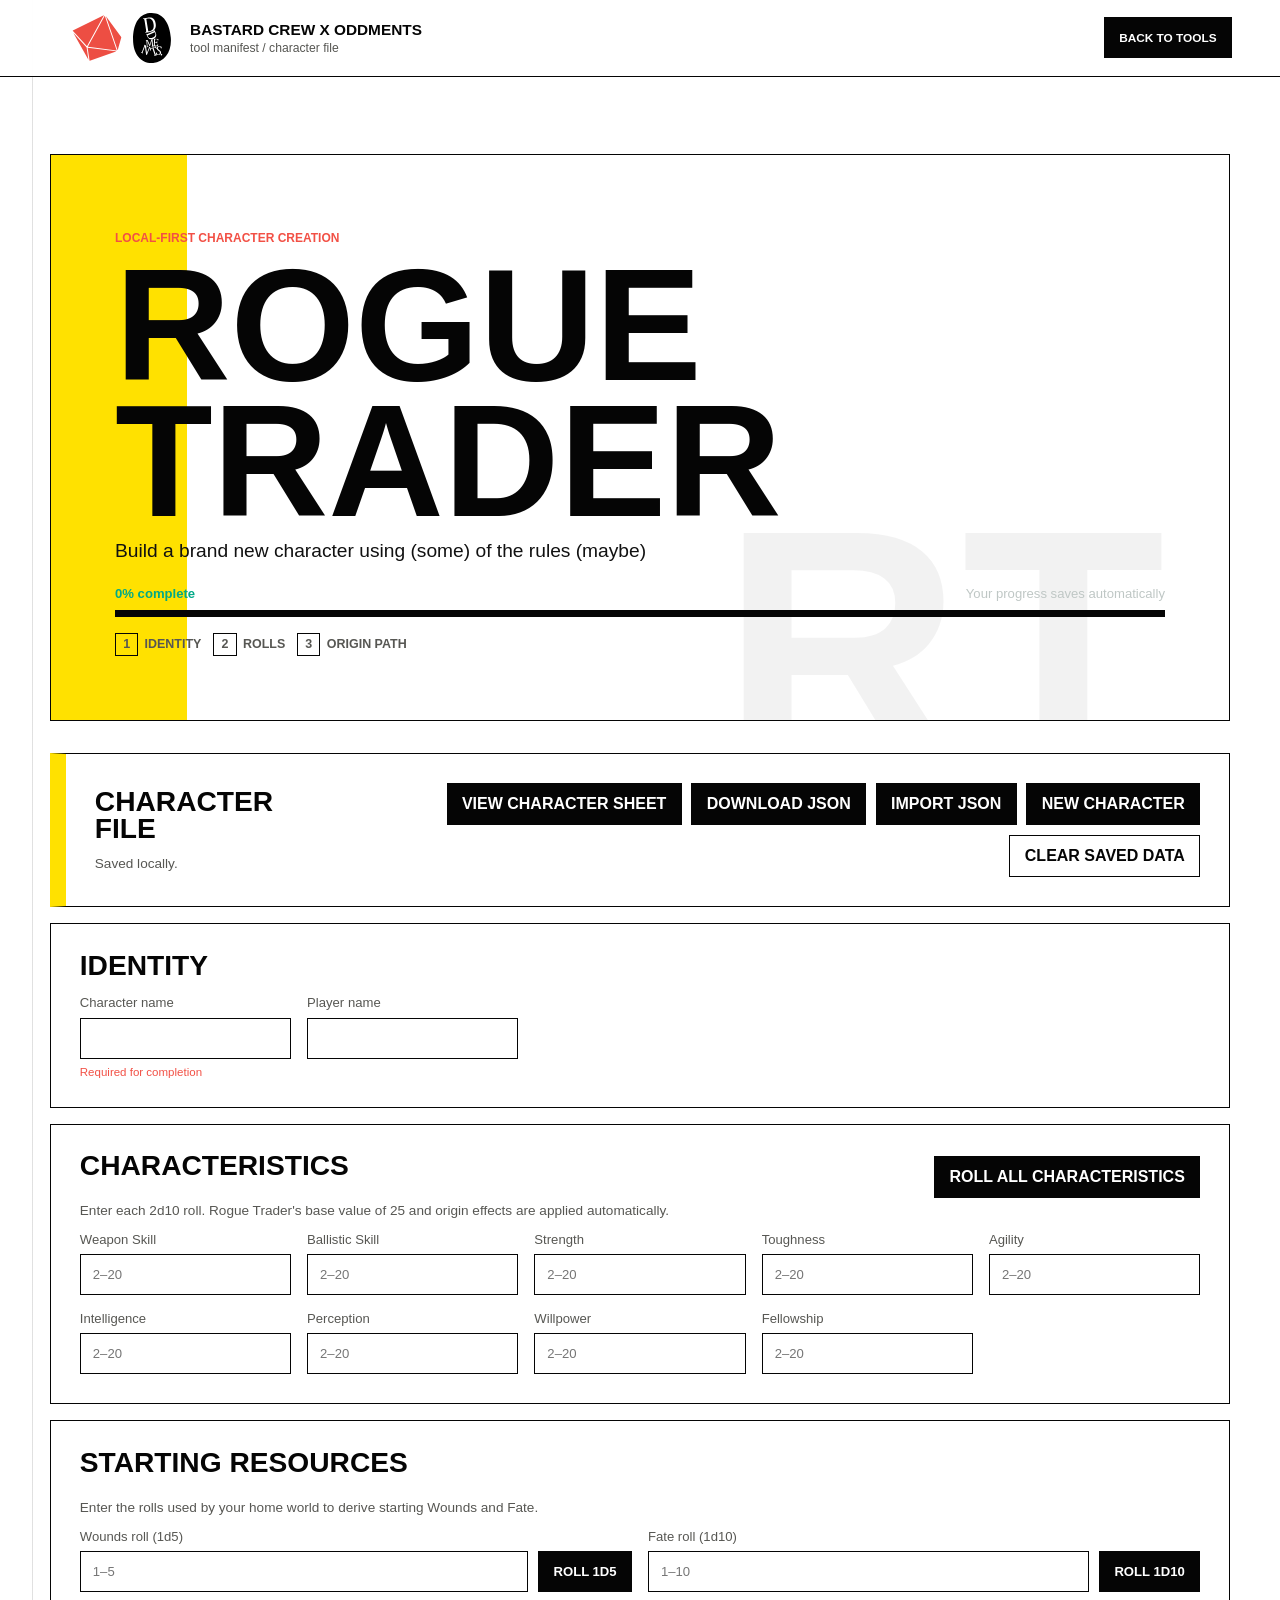
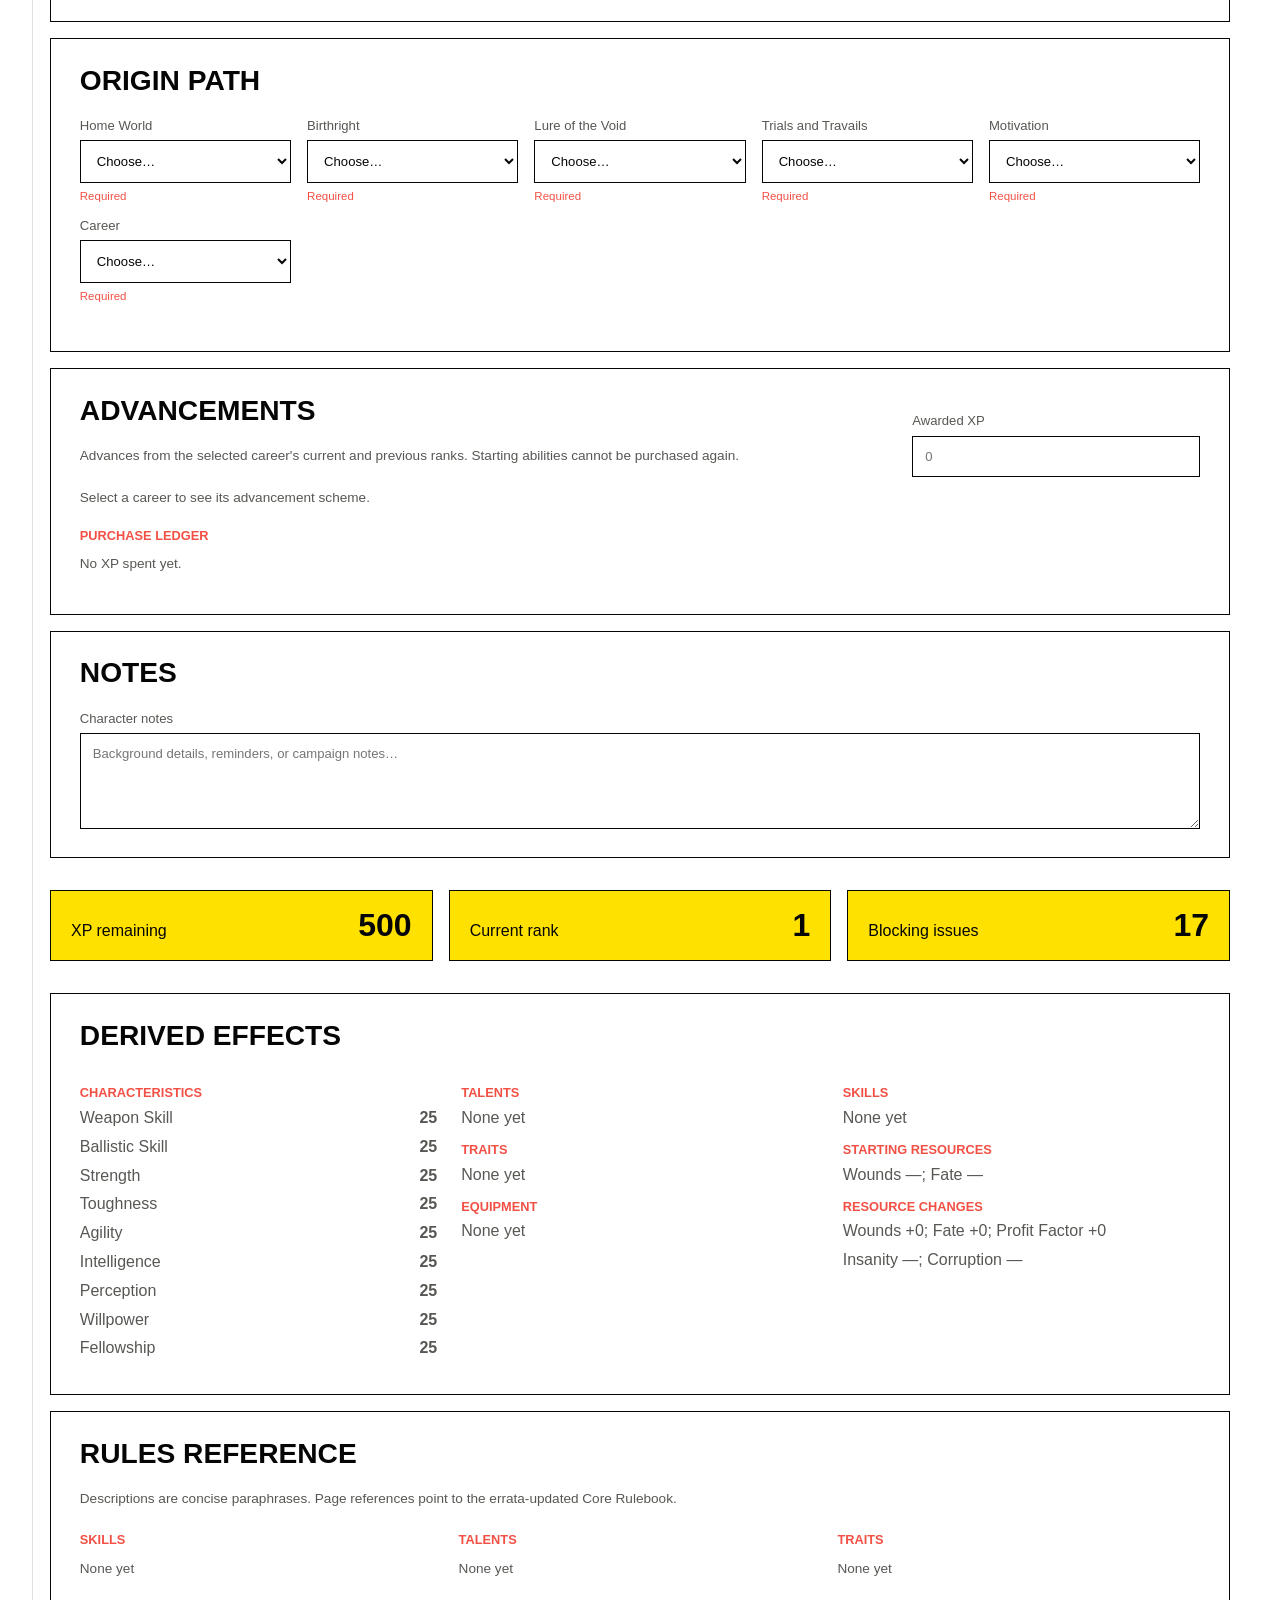
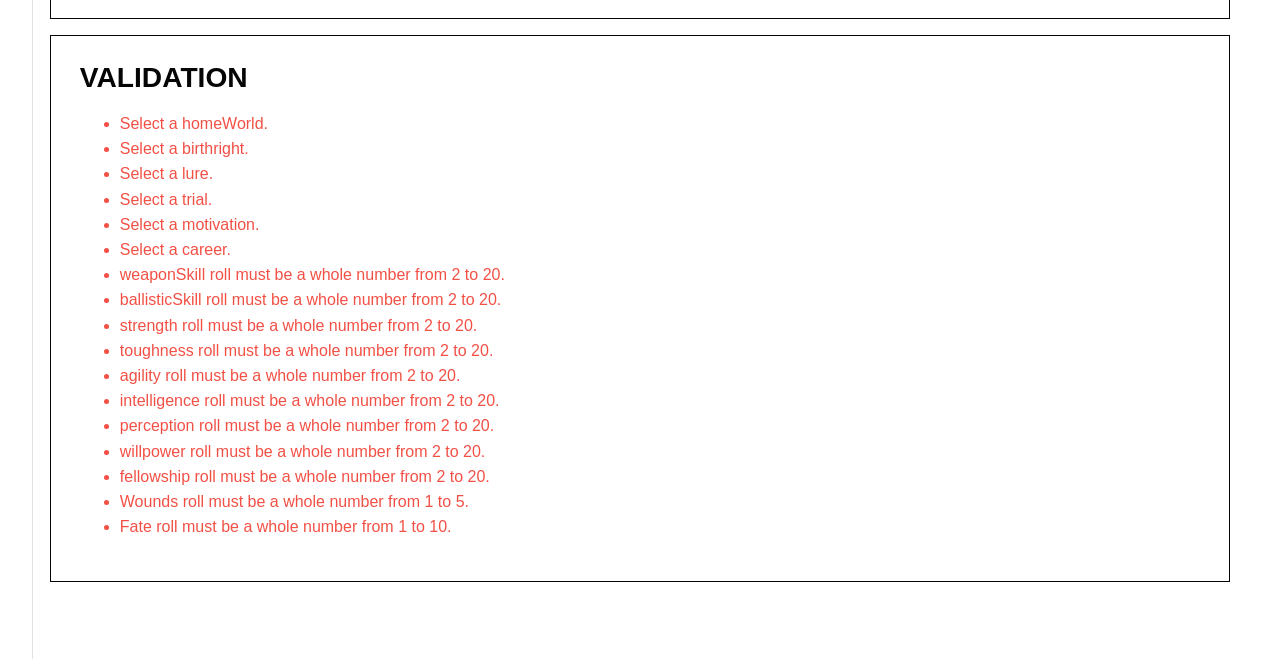
==== commit bdb6c524: "Small changes to RT builder" ====
--- a/rogue-trader/index.html
+++ b/rogue-trader/index.html
@@ -1,11 +1,11 @@
 <!doctype html>
 <html lang="en">
-  <head><meta charset="UTF-8" /><meta name="viewport" content="width=device-width, initial-scale=1.0" /><title>Rogue Trader Character Builder</title>  <script type="module" crossorigin src="./assets/index-Ct2bTf9Z.js"></script>
+  <head><meta charset="UTF-8" /><meta name="viewport" content="width=device-width, initial-scale=1.0" /><title>Rogue Trader Character Builder</title>  <script type="module" crossorigin src="./assets/index-C5VIni6y.js"></script>
   <link rel="modulepreload" crossorigin href="./assets/vendor-Bb048-hH.js">
   <link rel="modulepreload" crossorigin href="./assets/content-DclUxNFe.js">
   <link rel="modulepreload" crossorigin href="./assets/domain-FKfzP4Pd.js">
   <link rel="modulepreload" crossorigin href="./assets/rules-engine-CR3Doadg.js">
-  <link rel="stylesheet" crossorigin href="./assets/index-5uzAuMgB.css">
+  <link rel="stylesheet" crossorigin href="./assets/index-idxoISon.css">
 </head>
   <body><div id="root"></div></body>
 </html>
--- a/rogue-trader/assets/index-idxoISon.css
+++ b/rogue-trader/assets/index-idxoISon.css
@@ -0,0 +1 @@
+:root{font-family:Inter,ui-sans-serif,system-ui,sans-serif;color:#e8e3d7;background:#0b1012;font-synthesis:none}*{box-sizing:border-box}body{margin:0;background:radial-gradient(circle at top,#24343a 0,#0b1012 42rem);min-height:100vh}main{width:min(1040px,calc(100% - 2rem));margin:auto;padding:4rem 0}header{max-width:42rem;margin-bottom:2.5rem}h1{margin:.15rem 0;font-family:Georgia,serif;font-size:clamp(3rem,10vw,6rem);font-weight:500;letter-spacing:-.05em}h2{margin-top:0;font:500 1.35rem Georgia,serif}.eyebrow{color:#d3a957;text-transform:uppercase;letter-spacing:.18em;font-size:.75rem}.hint{color:#9da8a6;font-size:.85rem}.panel{padding:1.5rem;margin:1rem 0;border:1px solid #3f4c4e;border-radius:14px;background:#131b1de6;box-shadow:0 18px 50px #0005}.identity,.stat-grid,.path-grid{display:grid;gap:1rem;grid-template-columns:repeat(auto-fit,minmax(190px,1fr))}.identity{align-items:start}.identity h2{grid-column:1 / -1;margin-bottom:0}.identity label{align-content:start}.resource-roll-field{display:grid;gap:.45rem;color:#bfc7c5;font-size:.82rem}.resource-roll-control{display:grid;grid-template-columns:minmax(0,1fr) auto;gap:.65rem}.resource-roll-control button{white-space:nowrap}label{display:grid;gap:.45rem;color:#bfc7c5;font-size:.82rem}input,select,textarea{width:100%;border:1px solid #536164;border-radius:8px;padding:.75rem;color:#f6f2e8;background:#101719;font:inherit}textarea{resize:vertical;min-height:6rem}button{border:1px solid #d3a957;border-radius:8px;padding:.7rem .9rem;color:#15120b;background:#d3a957;font:inherit;cursor:pointer}button:hover{filter:brightness(1.08)}button:disabled{cursor:not-allowed;filter:none;opacity:.45}button.quiet{color:#d8d1c1;background:transparent;border-color:#536164}.persistence{display:flex;align-items:center;justify-content:space-between;gap:1rem}.persistence h2,.persistence p{margin-bottom:0}.actions{display:flex;flex-wrap:wrap;justify-content:flex-end;gap:.6rem}.file-input{position:absolute;width:1px;height:1px;overflow:hidden;opacity:0;pointer-events:none}input:focus,select:focus,textarea:focus{outline:2px solid #d3a957;outline-offset:1px}.workflow{margin-top:1.5rem}.progress-copy{display:flex;justify-content:space-between;gap:1rem;color:#bfc7c5;font-size:.82rem}.progress-copy strong{color:#f6f2e8}.progress-track{height:.45rem;margin:.55rem 0 1rem;overflow:hidden;border-radius:1rem;background:#253033}.progress-track span{display:block;height:100%;border-radius:inherit;background:#d3a957;transition:width .2s ease}.workflow ol{display:flex;gap:.75rem;padding:0;margin:0;list-style:none}.workflow li{display:flex;align-items:center;gap:.4rem;margin:0;color:#8f9b99;font-size:.78rem}.workflow li span{display:grid;place-items:center;width:1.45rem;height:1.45rem;border:1px solid #536164;border-radius:50%}.workflow li.complete{color:#b9dec7}.workflow li.complete span{border-color:#74a987;background:#244333}.field-state{color:#d6a58e;font-size:.72rem}.field-state.complete{color:#8ec9a4}fieldset{margin-top:1rem;border:1px solid #394548;border-radius:10px;padding:1rem}legend{padding:0 .4rem;color:#d3a957;font:500 .95rem Georgia,serif}legend span{margin-left:.35rem;color:#9da8a6;font:.72rem Inter,sans-serif}.group-complete{border-color:#527761}.option-grid{display:flex;flex-wrap:wrap;gap:.75rem}.option{display:flex;grid-template-columns:auto 1fr;align-items:center;padding:.65rem .8rem;border-radius:8px;background:#0e1517}.option.selected{box-shadow:inset 0 0 0 1px #d3a957;background:#211d14}.option input{width:auto}.option-cost{margin-left:.35rem;color:#d3a957;font-size:.68rem;white-space:nowrap}.option-detail{flex:1 1 100%;max-width:28rem;padding:.8rem;border-left:2px solid #d3a957;background:#151a19}.option-search{max-width:28rem;margin-bottom:.9rem}.option-scroll{max-height:19rem;overflow:auto;padding:.2rem;scrollbar-color:#536164 #101719}.empty-options{color:#9da8a6}.choice-details{display:grid;grid-template-columns:repeat(auto-fit,minmax(250px,1fr));gap:.8rem;margin-top:1.25rem}.choice-details article{padding:1rem;border:1px solid #394548;border-radius:10px;background:#0e1517}.choice-details h3{margin:.15rem 0 .6rem;color:#f6f2e8;font:500 1rem Georgia,serif}.choice-details p{margin:.4rem 0;color:#bfc7c5;font-size:.82rem;line-height:1.45}.choice-details .detail-kind{color:#d3a957;font-size:.68rem;letter-spacing:.1em;text-transform:uppercase}.choice-details .mechanical{color:#d9e1df}.choice-details .source{color:#8f9b99;font-size:.72rem}.summary{display:grid;grid-template-columns:repeat(3,1fr);gap:1rem;margin:1rem 0}.summary div{display:flex;align-items:baseline;justify-content:space-between;padding:1rem 1.25rem;background:#d3a957;color:#15120b;border-radius:10px}.summary strong{font-size:2rem}.section-heading,.advance-offers-heading{display:flex;align-items:end;justify-content:space-between;gap:1rem}.section-heading label,.advance-offers-heading label{width:min(18rem,100%)}.advance-filters{display:flex;align-items:end;gap:.65rem}.advance-filters label{width:min(15rem,100%)}.characteristics-heading{align-items:start}.characteristics-heading button{flex:0 0 auto;margin-top:.15rem}.advancement-panel h3{margin:1.4rem 0 .7rem;color:#d3a957;font-size:.8rem;letter-spacing:.1em;text-transform:uppercase}.advance-grid{display:grid;grid-template-columns:repeat(auto-fit,minmax(210px,1fr));gap:.7rem}.advance-grid article,.advance-list article{display:flex;align-items:center;justify-content:space-between;gap:.75rem;padding:.8rem;border:1px solid #394548;border-radius:9px;background:#0e1517}.advance-list article.locked{border-style:dashed;background:#101416;opacity:.72}.advance-grid article div,.advance-list article div{display:grid;gap:.2rem}.advance-grid span,.advance-list small{color:#8f9b99;font-size:.7rem}.advance-grid button,.advance-list button{flex:0 0 auto;padding:.5rem .65rem;font-size:.75rem}.advance-list{display:grid;grid-template-columns:repeat(auto-fit,minmax(270px,1fr));gap:.55rem;max-height:25rem;overflow:auto;padding:.15rem}.advance-kind{color:#d3a957;font-size:.62rem;letter-spacing:.1em;text-transform:uppercase}.advance-list small.unmet{color:#e9a08f}.advance-list small.met{color:#8ec9a4}.purchase-ledger{display:grid;gap:.45rem}.purchase-ledger>div{display:grid;grid-template-columns:1fr auto auto;align-items:center;gap:1rem;padding:.6rem .75rem;border-bottom:1px solid #303b3d;color:#c9cfcd;text-transform:capitalize}.purchase-ledger button{padding:.4rem .6rem;font-size:.72rem}.derived-grid{display:grid;grid-template-columns:repeat(auto-fit,minmax(220px,1fr));gap:1.5rem}.derived-grid h3{margin:.75rem 0 .35rem;color:#d3a957;font-size:.8rem;text-transform:uppercase;letter-spacing:.1em}.derived-grid p{margin:.3rem 0;color:#c9cfcd;line-height:1.5}.derived-grid div:first-child p{display:flex;justify-content:space-between;text-transform:capitalize}.reference-groups{display:grid;grid-template-columns:repeat(auto-fit,minmax(240px,1fr));gap:1rem}.reference-groups>div>h3{color:#d3a957;font-size:.8rem;letter-spacing:.1em;text-transform:uppercase}.rule-reference{margin:.55rem 0;border:1px solid #394548;border-radius:8px;background:#0e1517}.rule-reference summary{padding:.7rem .8rem;color:#e8e3d7;cursor:pointer;font-size:.82rem}.rule-reference p{margin:0;padding:0 .8rem .7rem;color:#bfc7c5;font-size:.78rem;line-height:1.45}.rule-reference .mechanical{color:#d9e1df}.rule-reference .prerequisite{color:#f4cd7c}.rule-reference .source{color:#8f9b99;font-size:.7rem}li{margin:.45rem 0}.error{color:#ff9d92}.warning{color:#f4cd7c}.success{color:#9ed6b4}.character-sheet{width:min(1120px,calc(100% - 2rem))}.sheet-toolbar{display:flex;justify-content:flex-end;gap:.65rem;margin-bottom:1rem}.sheet-header{display:flex;align-items:end;justify-content:space-between;max-width:none;padding:2rem;margin:0 0 1rem;border:1px solid #746541;border-radius:14px;background:linear-gradient(135deg,#1c2729,#111719)}.sheet-header h1{font-size:clamp(2.5rem,8vw,5rem)}.sheet-header p{margin:.35rem 0 0;color:#bfc7c5}.sheet-rank{display:grid;min-width:8rem;text-align:center}.sheet-rank span,.sheet-rank small{color:#aeb8b6;text-transform:uppercase;letter-spacing:.12em;font-size:.65rem}.sheet-rank strong{color:#d3a957;font:500 4rem Georgia,serif;line-height:1}.sheet-section{padding:1.25rem;margin:.75rem 0;border:1px solid #3f4c4e;border-radius:12px;background:#131b1df0;break-inside:avoid}.sheet-section h2{padding-bottom:.45rem;margin-bottom:.8rem;border-bottom:1px solid #3f4c4e;color:#d3a957}.sheet-origin dl{display:grid;grid-template-columns:repeat(3,1fr);gap:.8rem;margin:0}.sheet-origin dl div{display:grid;gap:.2rem}.sheet-origin dt,.sheet-resources span,.sheet-characteristics div>span:first-child{color:#99a4a2;font-size:.68rem;letter-spacing:.08em;text-transform:uppercase}.sheet-origin dd{margin:0;color:#f0ece2}.sheet-characteristics{display:grid;grid-template-columns:repeat(9,1fr);gap:.5rem}.sheet-characteristics div{display:grid;place-items:center;gap:.3rem;min-height:5.2rem;padding:.5rem;border:1px solid #465255;border-radius:8px;text-align:center}.sheet-characteristics strong,.sheet-resources strong{font:500 2rem Georgia,serif}.characteristic-bonus{color:#67c6ca;font:inherit;letter-spacing:inherit;text-transform:none;text-shadow:0 0 12px #67c6ca55}.sheet-resources{display:grid;grid-template-columns:repeat(4,1fr);gap:1rem}.sheet-resources h2{grid-column:1 / -1}.sheet-resources div{display:grid;gap:.25rem}.sheet-columns{display:grid;grid-template-columns:repeat(3,1fr);gap:.75rem;align-items:start}.sheet-columns.two-columns{grid-template-columns:repeat(2,1fr)}.sheet-caption{margin:-.25rem 0 .8rem;color:#99a4a2;font-size:.76rem}.skill-table-wrap{overflow-x:auto}.sheet-skills{break-inside:auto}.sheet-skills table{width:100%;border-collapse:collapse;font-size:.78rem}.sheet-skills th,.sheet-skills td{padding:.48rem .55rem;border-bottom:1px solid #303b3d;text-align:left}.sheet-skills th{color:#99a4a2;font-size:.64rem;letter-spacing:.08em;text-transform:uppercase}.sheet-skills th:last-child,.sheet-skills td:last-child{text-align:right}.sheet-skills tr.trained{background:#20251e}.sheet-skills td small{color:#d3a957;font-size:.62rem;text-transform:uppercase}.skill-groups{margin-top:1rem}.skill-groups>h3{margin:0 0 .55rem;color:#d3a957;font-size:.72rem;letter-spacing:.1em;text-transform:uppercase}.skill-group{margin:.45rem 0;border:1px solid #3f4c4e;border-radius:8px;background:#101719}.skill-group summary{display:flex;align-items:center;justify-content:space-between;gap:1rem;padding:.65rem .75rem;cursor:pointer}.skill-group summary span{font-weight:600}.skill-group summary small{color:#99a4a2;font-size:.68rem}.skill-group[open] summary{border-bottom:1px solid #3f4c4e;color:#d3a957}.skill-group .skill-table-wrap{padding:0 .45rem .35rem}.sheet-abilities{display:grid;gap:.55rem;padding:0;margin:0;list-style:none}.sheet-abilities li{display:grid;gap:.2rem;padding-bottom:.55rem;margin:0;border-bottom:1px solid #303b3d}.sheet-abilities span{color:#aeb8b6;font-size:.72rem;line-height:1.4}.sheet-notes{white-space:pre-wrap}.sheet-validation.has-errors{border-color:#a65c54}.character-sheet footer{padding:1rem 0;color:#7f8b89;font-size:.68rem;text-align:center}.power-summary{display:flex;align-items:baseline;gap:.65rem;margin:1rem 0;color:var(--muted)}.power-summary strong{color:var(--gold);font-size:1.5rem}.power-grid{display:grid;grid-template-columns:repeat(auto-fit,minmax(280px,1fr));gap:.75rem}.power-option,.power-card{border:1px solid var(--line);border-radius:10px;background:#ffffff05;padding:.85rem}.power-option{display:flex;align-items:flex-start;gap:.7rem;cursor:pointer}.power-option.selected,.power-card.selected{border-color:var(--gold);background:#d5ae5912}.power-option.disabled{opacity:.58;cursor:not-allowed}.power-option span{display:grid;gap:.3rem}.power-option small,.power-card small{color:var(--muted);text-transform:capitalize}.power-option em{color:var(--text);font-style:normal;font-size:.9rem;line-height:1.4}.power-card>div:first-child{display:flex;justify-content:space-between;gap:1rem}.power-card p{color:var(--muted);font-size:.9rem;line-height:1.45;min-height:4em}.power-controls{display:grid;grid-template-columns:auto 1fr auto;align-items:center;gap:.5rem;text-align:center}.power-controls button{min-width:2.5rem}.discipline-picker{display:grid;grid-template-columns:repeat(3,minmax(0,1fr));gap:.75rem;margin:1rem 0}.discipline-picker h3{grid-column:1 / -1;margin-bottom:0}.technique-slots{display:grid;gap:.75rem}.technique-slot{display:grid;grid-template-columns:minmax(220px,.75fr) minmax(300px,1.25fr);gap:1rem;align-items:start;border:1px solid var(--line);border-radius:10px;padding:.9rem;background:#ffffff05}.technique-detail{display:grid;gap:.25rem}.technique-detail small{color:var(--muted)}.technique-detail p{margin:.25rem 0;color:var(--text);line-height:1.45}.mutation-panel{margin-top:1.5rem}.mutation-event{margin-top:.75rem;border:1px solid var(--line);border-radius:10px;padding:.9rem;background:#ffffff05}.mutation-event-heading,.mutation-roll,.mutation-result{display:flex;align-items:end;flex-wrap:wrap;gap:.75rem}.mutation-event-heading{align-items:baseline;justify-content:space-between}.mutation-event-heading span,.mutation-description p{color:var(--muted)}.mutation-roll label,.mutation-result>label{max-width:220px}.mutation-roll input,.mutation-result input{min-width:0}.mutation-description{flex:1 1 320px;border-left:2px solid var(--gold);padding-left:.8rem}.mutation-description p{margin:.25rem 0 .6rem;line-height:1.45}.sheet-powers>div+div{margin-top:1.25rem}.sheet-powers .sheet-abilities small{display:block;color:var(--muted);margin-top:.2rem;text-transform:capitalize}@media(max-width:700px){main{padding-top:2rem}.summary{grid-template-columns:1fr}.persistence,.section-heading,.advance-offers-heading,.advance-filters{align-items:stretch;flex-direction:column}.actions{justify-content:flex-start}.purchase-ledger>div{grid-template-columns:1fr auto}.purchase-ledger button{grid-column:1 / -1}.discipline-picker,.technique-slot{grid-template-columns:1fr}}@media(max-width:800px){.sheet-header{align-items:start;flex-direction:column}.sheet-rank{margin-top:1rem;text-align:left}.sheet-origin dl,.sheet-columns,.sheet-columns.two-columns{grid-template-columns:1fr}.sheet-characteristics{grid-template-columns:repeat(3,1fr)}.sheet-resources{grid-template-columns:repeat(2,1fr)}}:root{--black: #050505;--ink: #111111;--muted: #575753;--line: #050505;--paper: #ffffff;--yellow: #ffe100;--red: #f25045;--blue: #0057d9;--green: #00a987;--gold: var(--yellow);--text: var(--ink);font-family:Arial Narrow,Arial,Helvetica Neue,Helvetica,sans-serif;color:var(--ink);background:var(--paper)}body{background:linear-gradient(90deg,transparent 0 2rem,rgba(5,5,5,.12) 2rem 2.08rem,transparent 2.08rem),var(--paper);color:var(--ink)}.site-strip{position:sticky;top:0;z-index:20;display:flex;align-items:center;justify-content:space-between;gap:1rem;min-height:4.8rem;padding:0 clamp(1rem,4vw,3rem) 0 clamp(3rem,6vw,4.5rem);border-bottom:1px solid var(--black);background:#fffffff5}.site-mark{display:inline-grid;grid-template-columns:auto auto minmax(0,1fr);align-items:center;gap:.34rem;color:var(--black);text-decoration:none}.site-mark img{display:block;width:3.1rem;height:3.1rem;object-fit:contain;background:var(--paper)}.site-mark span{display:grid;gap:.1rem;margin-left:.5rem}.site-mark strong,.site-return,button{font-weight:900;letter-spacing:0;text-transform:uppercase}.site-mark strong{font-size:.96rem}.site-mark small{color:var(--muted);font-size:.76rem}.site-return{padding:.78rem .9rem;border:1px solid var(--black);background:var(--black);color:var(--paper);font-size:.74rem;text-decoration:none}main,.character-sheet{width:min(1180px,calc(100% - 4rem))}.creator-shell{display:grid;gap:1rem;padding:clamp(3rem,6vw,5rem) 0}.creator-hero{position:relative;max-width:none;min-height:24rem;margin:0 0 1rem;padding:clamp(2rem,5vw,4rem);border:1px solid var(--black);background:linear-gradient(90deg,var(--yellow) 0 8.5rem,transparent 8.5rem),var(--paper);overflow:hidden}.creator-hero:after{content:"RT";position:absolute;right:clamp(1rem,5vw,4rem);bottom:-.18em;color:#0505050d;font-size:clamp(8rem,26vw,23rem);font-weight:900;line-height:.8}.creator-hero>*{position:relative;z-index:1}h1{max-width:9ch;margin:.2rem 0 .7rem;color:var(--black);font-family:Arial Narrow,Arial,Helvetica Neue,Helvetica,sans-serif;font-size:clamp(4rem,13vw,10rem);font-weight:900;line-height:.85;letter-spacing:0;text-transform:uppercase}.creator-hero>p:not(.eyebrow){max-width:38rem;margin:0;color:var(--ink);font-size:clamp(1.05rem,1.5vw,1.25rem)}h2{color:var(--black);font-family:Arial Narrow,Arial,Helvetica Neue,Helvetica,sans-serif;font-size:clamp(1.35rem,2.2vw,2.15rem);font-weight:900;line-height:.95;text-transform:uppercase}h3,.choice-details h3{color:var(--black);font-family:Arial Narrow,Arial,Helvetica Neue,Helvetica,sans-serif;font-weight:900;text-transform:uppercase}.eyebrow,.advance-kind,.choice-details .detail-kind,.advancement-panel h3,.derived-grid h3,.reference-groups>div>h3,legend{color:var(--red);font-family:Arial Narrow,Arial,Helvetica Neue,Helvetica,sans-serif;font-weight:900;letter-spacing:0;text-transform:uppercase}.panel,fieldset,.choice-details article,.advance-grid article,.advance-list article,.rule-reference,.sheet-section,.skill-group,.power-option,.power-card,.technique-slot,.mutation-event{border:1px solid var(--black);border-radius:0;background:var(--paper);box-shadow:none}.panel{padding:clamp(1rem,2.5vw,1.8rem);margin:0}.persistence{border-left:1rem solid var(--yellow)}.hint,label,.choice-details p,.derived-grid p,.rule-reference p,.power-card p,.mutation-event-heading span,.mutation-description p{color:var(--muted)}input,select,textarea{border:1px solid var(--black);border-radius:0;background:var(--paper);color:var(--black)}input:focus,select:focus,textarea:focus{outline:3px solid var(--yellow);outline-offset:0}button{border:1px solid var(--black);border-radius:0;background:var(--black);color:var(--paper)}button:hover,.site-return:hover{filter:none;background:var(--yellow);color:var(--black)}button.quiet{background:var(--paper);color:var(--black);border-color:var(--black)}.progress-track{border-radius:0;background:var(--black)}.progress-track span{border-radius:0;background:var(--yellow)}.workflow li{color:var(--muted);font-weight:900;text-transform:uppercase}.workflow li span{border-radius:0;border-color:var(--black)}.workflow li.complete{color:var(--black)}.workflow li.complete span,.summary div{border:1px solid var(--black);border-radius:0;background:var(--yellow);color:var(--black)}.option,.choice-details article,.advance-grid article,.advance-list article,.rule-reference,.power-option,.power-card,.technique-slot,.mutation-event{background:var(--paper)}.option{border:1px solid rgba(5,5,5,.28);border-radius:0}.option.selected,.power-option.selected,.power-card.selected{border-color:var(--black);background:var(--yellow);color:var(--black);box-shadow:none}.choice-details .mechanical,.rule-reference .mechanical{color:var(--black)}.option-cost,.field-state.complete,.success,.met,.workflow .progress-copy strong{color:var(--green)}.field-state,.error,.advance-list small.unmet{color:var(--red)}.warning,.rule-reference .prerequisite{color:#9a7600}.source,.choice-details .source,.rule-reference .source,.advance-grid span,.advance-list small{color:var(--muted)}.purchase-ledger>div,.sheet-skills th,.sheet-skills td,.sheet-abilities li{border-bottom-color:#0505052e}.sheet-header{border:1px solid var(--black);border-radius:0;background:var(--paper)}.sheet-header h1,.sheet-origin dd,.sheet-rank strong,.sheet-characteristics strong,.sheet-resources strong,.rule-reference summary{color:var(--black)}.sheet-section h2{border-bottom-color:var(--black);color:var(--black)}.characteristic-bonus{color:var(--red);text-shadow:none}@media(max-width:700px){body{background:var(--paper)}.site-strip{align-items:flex-start;flex-direction:column;padding:1rem}.site-mark{grid-template-columns:auto auto minmax(0,1fr)}main,.character-sheet{width:min(100% - 1rem,1180px)}.creator-hero{min-height:auto;padding:1rem;background:linear-gradient(90deg,var(--yellow) 0 2rem,transparent 2rem),var(--paper)}.creator-hero:after{display:none}h1{font-size:clamp(3.25rem,18vw,5rem)}}@media print{@page{size:A4 portrait;margin:11mm}:root{color:#111;background:#fff}body{background:#fff}.no-print{display:none!important}.character-sheet{width:100%;padding:0;color:#111}.sheet-header{padding:0 0 5mm;border:0;border-bottom:2px solid #111;border-radius:0;background:none}.sheet-header h1{color:#111;font-size:28pt}.sheet-header p,.sheet-rank span,.sheet-rank small{color:#444}.sheet-rank strong{color:#111}.sheet-section{padding:3mm;margin:3mm 0;border:1px solid #999;border-radius:0;background:#fff;box-shadow:none}.sheet-section h2{color:#111;border-color:#aaa;font-size:12pt}.sheet-origin dt,.sheet-resources span,.sheet-characteristics div>span:first-child,.sheet-abilities span{color:#444}.sheet-origin dd{color:#111}.sheet-characteristics{gap:2mm}.sheet-characteristics div{min-height:15mm;padding:2mm;border-color:#999}.sheet-characteristics strong,.sheet-resources strong{font-size:18pt}.characteristic-bonus{color:#12666a;text-shadow:none}.sheet-columns{gap:3mm}.sheet-skills table{font-size:7.5pt}.sheet-skills thead{display:table-header-group}.sheet-skills tr{break-inside:avoid}.sheet-skills th,.sheet-skills td{padding:1.2mm 1.5mm;border-color:#ccc}.sheet-skills tr.trained{background:#eee}.skill-group{border-color:#999;background:#fff;break-inside:auto}.skill-group summary{padding:2mm;border-bottom:1px solid #999;color:#111}.skill-group>.skill-table-wrap{display:block!important}.sheet-abilities li{border-color:#ccc}.sheet-validation .error{color:#7b1710}.sheet-validation .warning{color:#6b4d00}.character-sheet footer{color:#555}}
